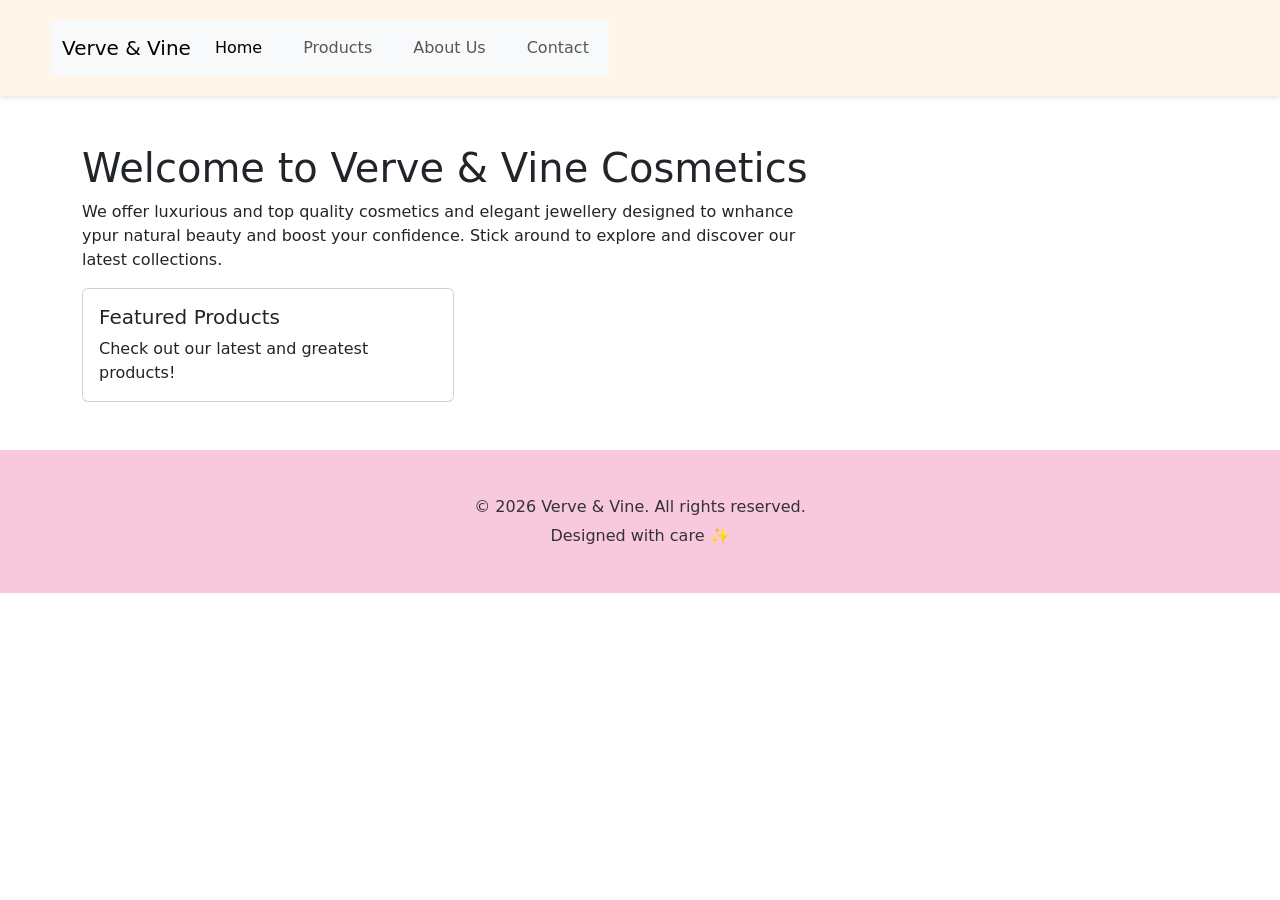
==== index.html @ ebf38e44 "Added Bootstrap framework for styling and layout" ====
<!DOCTYPE html>
<html lang="en">
<head>
    <meta charset="UTF-8">
    <meta name="viewport" content="width=device-width, initial-scale=1.0">
    <title>Verve & Vine Cosmetics</title>
    <link rel="stylesheet" href="verve.css">
    <!-- Bootstrap CSS -->
    <link href="https://cdn.jsdelivr.net/npm/bootstrap@5.3.0-alpha1/dist/css/bootstrap.min.css" rel="stylesheet">
</head>
<body>

   
    <header>
        <nav class="navbar navbar-expand-lg navbar-light bg-light">
            <div class="container">
                <a class="navbar-brand" href="#">Verve & Vine</a>
                <button class="navbar-toggler" type="button" data-bs-toggle="collapse" data-bs-target="#navbarNav" aria-controls="navbarNav" aria-expanded="false" aria-label="Toggle navigation">
                    <span class="navbar-toggler-icon"></span>
                </button>
                <div class="collapse navbar-collapse" id="navbarNav">
                    <ul class="navbar-nav ms-auto">
                        <li class="nav-item">
                            <a class="nav-link active" href="index.html">Home</a>
                        </li>
                        <li class="nav-item">
                            <a class="nav-link" href="products.html">Products</a>
                        </li>
                        <li class="nav-item">
                            <a class="nav-link" href="about.html">About Us</a>
                        </li>
                        <li class="nav-item">
                            <a class="nav-link" href="contact.html">Contact</a>
                        </li>
                    </ul>
                </div>
            </div>
         </nav>

                </header>
    
    <main class="container my-5">
        <div class="row">
            <div class="col-md-8">
                <h1>Welcome to Verve & Vine Cosmetics</h1>
                <p>We offer luxurious and top quality cosmetics and elegant jewellery designed to wnhance ypur natural beauty and boost your confidence. Stick around to explore and discover our latest collections.</p>
            </div>
       </div>
            <div class="col-md-4">
                <div class="card">
                    <div class="card-body">
                        <h5 class="card-title">Featured Products</h5>
                        <p class="card-text">Check out our latest and greatest products!</p>
                    </div>
                </div>
            </div>
        </div>
    </main>


    <!-- footer -->
    <footer>
        <div class="footer-content">
            <p>© 2026 Verve & Vine. All rights reserved.</p>
           <p class="footer-note">Designed with care ✨</p>
        </div>
    </footer>

<!-- Bootstrap JS and dependencies -->
 <script src="https://cdn.jsdelivr.net/npm/@popperjs/core@2.11.6/dist/umd/popper.min.js"></script>
<script src="https://cdn.jsdelivr.net/npm/bootstrap@5.3.0-alpha1/dist/js/bootstrap.bundle.min.js"></script>

</body>
</html>
---- verve.css ----
body {
    margin: 0;
    padding: 0;
    font-family: 'Arial', sans-serif;
    background-color: #FFF5E9; 
    color: #333333; 
}

a {
    text-decoration: none;
    color: #C9A227;
} 

h1, h2, h3 {
    margin: 0;
}

/* Navigation Bar */
header {
    display: flex;
    justify-content: space-between;
    align-items: center;
    padding: 20px 50px;
    background-color: #FFF5E9; 
    box-shadow: 0 2px 5px rgba(0,0,0,0.1);
}

header h1 {
    font-family: 'Lucida Sans', 'Lucida Sans Regular', 'Lucida Grande', 'Lucida Sans Unicode', Geneva, Verdana, sans-serif;
    font-size: 34px;
    color: #e3c870; 
}

nav ul {
    list-style: none;
    display: flex;
    gap: 25px;
}

nav ul li a:hover {
    color: #F48CA7;
    text-decoration: none;
}

/* Hero Section */
.hero {
    height: 380px;
    background-image: url("c:\\Users\\natti\\Downloads\\a-beautiful-composition-with-an-elegant-perfume-bottle-pink-roses-a-gold-necklace-and-a-satin-ribbon-delicate-satin-beige-background-photo.jpg"); 
    background-size: cover;
    background-position: center;
    display: flex;
    flex-direction: column;
    justify-content: center;
    align-items: center;
    text-align: center;
    color: white;
}

.hero h1 {
    font-size: 48px;
    margin-bottom: 10px;
}

.hero p {
    font-size: 22px;
    margin-bottom: 20px;
}

.hero button {
    background-color: #F48CA7; 
    color: white;
    border: none;
    padding: 12px 30px;
    font-size: 18px;
    border-radius: 5px;
    transition: background-color 0.3s ease;
}

.hero button:hover {
    background-color: #C9A227; 
}

/* Introduction Section */
.intro {
    text-align: center;
    padding: 60px 20px;
}

.intro h2 {
    color: #C9A227; 
    font-size: 36px;
    margin-bottom: 20px;
}

.intro p {
    font-size: 18px;
    line-height: 1.6;
    color: #555555;
}

/* Featured Products */
.featured-products {
    padding: 60px 20px;
    text-align: center;
    background-color: #fff7f0;
}    

.products-grid {
    display: flex;
    justify-content: center;
    gap: 40px;
    flex-wrap: wrap;
    margin-top: 30px;

}

.product img {
    width: 200px;
    border-radius: 8px;
    text-align: center;
}

.product p {
    font-weight: bold;
    color: #C9A227;
}


.product:hover {
    transform: translateY(-5px);
}

/*Why choose us section */
.benefits {
    text-align: center;
    padding: 60px 20px;
    background-color: #FFF5E9; 
}

.benefits h2 {
    color: #C9A227; 
    font-size: 36px;
    margin-bottom: 20px;
}

.benefits ul {
    list-style: none;
    padding: 0;
}

.benefits li {
    font-size: 18px;
    margin: 10px 0;
    color: #555555;
}

/* Call to Action Section */
.cta {
    text-align: center;
    padding: 60px 20px;
}

.cta p {
    font-size: 20px;
    margin-bottom: 20px;
}

.cta button {
    background-color: #F48CA7; 
    color: white;
    border: none;
    padding: 12px 30px;
    font-size: 18px;
    border-radius: 5px;
    cursor: pointer;
}

.cta button:hover {
    background-color: #C9A227; 
}

/* Footer */
footer {
    background-color: #F8C8DC; 
    text-align: center;
    padding: 40px 20px;
    color: #333333;
}

footer h2 {
    color: #C9A227; 
    margin-bottom: 10px;
}

footer p {
    margin: 5px 0;
}
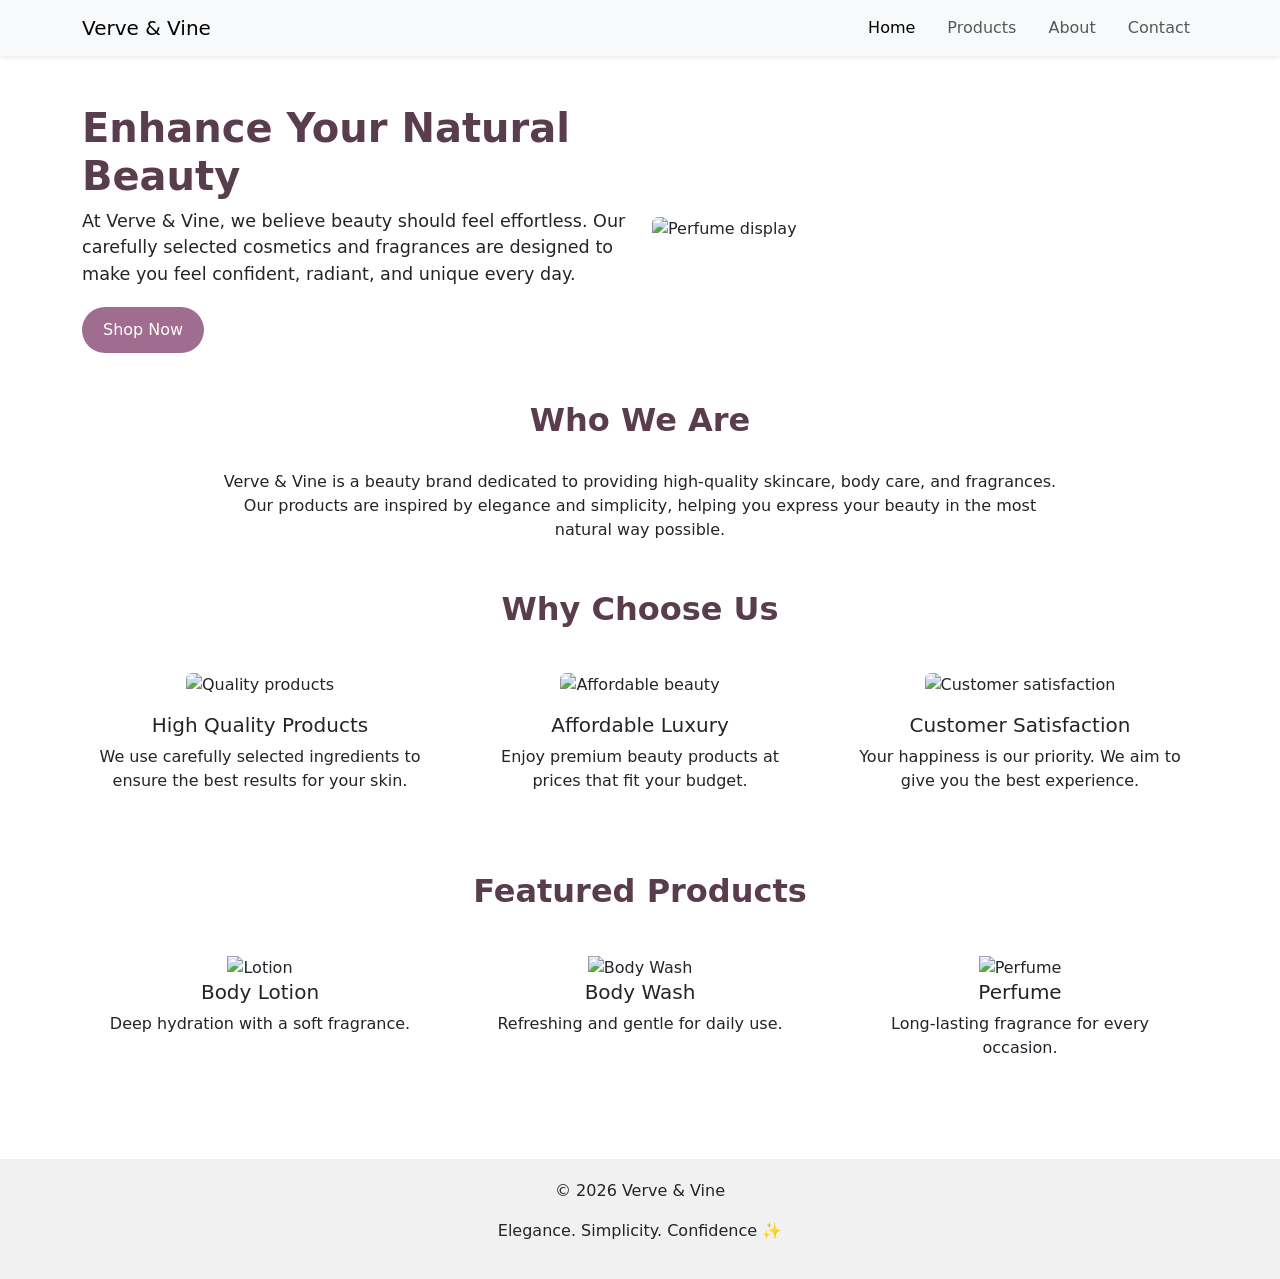
==== commit dd122fc9: "Updated HTML pages content" ====
--- a/index.html
+++ b/index.html
@@ -3,72 +3,152 @@
 <head>
     <meta charset="UTF-8">
     <meta name="viewport" content="width=device-width, initial-scale=1.0">
-    <title>Verve & Vine Cosmetics</title>
+    <title>Verve & Vine</title>
+
+    <!-- Bootstrap -->
+    <link href="https://cdn.jsdelivr.net/npm/bootstrap@5.3.0/dist/css/bootstrap.min.css" rel="stylesheet">
+
+    <!-- CSS -->
     <link rel="stylesheet" href="verve.css">
-    <!-- Bootstrap CSS -->
-    <link href="https://cdn.jsdelivr.net/npm/bootstrap@5.3.0-alpha1/dist/css/bootstrap.min.css" rel="stylesheet">
 </head>
+
 <body>
 
-   
-    <header>
-        <nav class="navbar navbar-expand-lg navbar-light bg-light">
-            <div class="container">
-                <a class="navbar-brand" href="#">Verve & Vine</a>
-                <button class="navbar-toggler" type="button" data-bs-toggle="collapse" data-bs-target="#navbarNav" aria-controls="navbarNav" aria-expanded="false" aria-label="Toggle navigation">
-                    <span class="navbar-toggler-icon"></span>
-                </button>
-                <div class="collapse navbar-collapse" id="navbarNav">
-                    <ul class="navbar-nav ms-auto">
-                        <li class="nav-item">
-                            <a class="nav-link active" href="index.html">Home</a>
-                        </li>
-                        <li class="nav-item">
-                            <a class="nav-link" href="products.html">Products</a>
-                        </li>
-                        <li class="nav-item">
-                            <a class="nav-link" href="about.html">About Us</a>
-                        </li>
-                        <li class="nav-item">
-                            <a class="nav-link" href="contact.html">Contact</a>
-                        </li>
-                    </ul>
-                </div>
-            </div>
-         </nav>
+<!-- NAVBAR -->
+<nav class="navbar navbar-expand-lg navbar-light bg-light shadow-sm">
+    <div class="container">
+        <a class="navbar-brand" href="#">Verve & Vine</a>
 
-                </header>
-    
-    <main class="container my-5">
-        <div class="row">
-            <div class="col-md-8">
-                <h1>Welcome to Verve & Vine Cosmetics</h1>
-                <p>We offer luxurious and top quality cosmetics and elegant jewellery designed to wnhance ypur natural beauty and boost your confidence. Stick around to explore and discover our latest collections.</p>
-            </div>
-       </div>
-            <div class="col-md-4">
-                <div class="card">
-                    <div class="card-body">
-                        <h5 class="card-title">Featured Products</h5>
-                        <p class="card-text">Check out our latest and greatest products!</p>
-                    </div>
-                </div>
+        <ul class="navbar-nav ms-auto d-flex flex-row gap-3">
+            <li class="nav-item"><a class="nav-link active" href="index.html">Home</a></li>
+            <li class="nav-item"><a class="nav-link" href="products.html">Products</a></li>
+            <li class="nav-item"><a class="nav-link" href="about.html">About</a></li>
+            <li class="nav-item"><a class="nav-link" href="contact.html">Contact</a></li>
+        </ul>
+    </div>
+</nav>
+
+<!-- HERO SECTION -->
+<div class="container my-5">
+    <div class="row align-items-center">
+
+        <div class="col-md-6">
+            <h1 class="hero-title">Enhance Your Natural Beauty</h1>
+            <p class="hero-text">
+                At Verve & Vine, we believe beauty should feel effortless. 
+                Our carefully selected cosmetics and fragrances are designed 
+                to make you feel confident, radiant, and unique every day.
+            </p>
+            <a href="products.html" class="btn btn-main">Shop Now</a>
+        </div>
+
+        <div class="col-md-6">
+            <img src="https://images.unsplash.com/photo-1596464716127-f2a82984de30"
+                 class="img-fluid rounded"
+                 alt="Perfume display">
+        </div>
+
+    </div>
+</div>
+
+<!-- ABOUT / DESCRIPTION -->
+<div class="container my-5 text-center">
+    <h2 class="section-title">Who We Are</h2>
+    <p class="w-75 mx-auto">
+        Verve & Vine is a beauty brand dedicated to providing high-quality skincare, 
+        body care, and fragrances. Our products are inspired by elegance and simplicity, 
+        helping you express your beauty in the most natural way possible.
+    </p>
+</div>
+
+<!-- WHY CHOOSE US -->
+<div class="container my-5">
+    <h2 class="section-title text-center">Why Choose Us</h2>
+
+    <div class="row text-center">
+
+        <div class="col-md-4">
+            <div class="info-box">
+                <img src="https://images.unsplash.com/photo-1600185365483-26d7a4cc7519"
+                     class="img-fluid rounded mb-3"
+                     alt="Quality products">
+
+                <h5>High Quality Products</h5>
+                <p>We use carefully selected ingredients to ensure the best results for your skin.</p>
             </div>
         </div>
-    </main>
 
+        <div class="col-md-4">
+            <div class="info-box">
+                <img src="https://images.unsplash.com/photo-1585386959984-a41552231658"
+                     class="img-fluid rounded mb-3"
+                     alt="Affordable beauty">
 
-    <!-- footer -->
-    <footer>
-        <div class="footer-content">
-            <p>© 2026 Verve & Vine. All rights reserved.</p>
-           <p class="footer-note">Designed with care ✨</p>
+                <h5>Affordable Luxury</h5>
+                <p>Enjoy premium beauty products at prices that fit your budget.</p>
+            </div>
         </div>
-    </footer>
 
-<!-- Bootstrap JS and dependencies -->
- <script src="https://cdn.jsdelivr.net/npm/@popperjs/core@2.11.6/dist/umd/popper.min.js"></script>
-<script src="https://cdn.jsdelivr.net/npm/bootstrap@5.3.0-alpha1/dist/js/bootstrap.bundle.min.js"></script>
+        <div class="col-md-4">
+            <div class="info-box">
+                <img src="https://images.unsplash.com/photo-1611930022073-b7a4ba5fcccd"
+                     class="img-fluid rounded mb-3"
+                     alt="Customer satisfaction">
+
+                <h5>Customer Satisfaction</h5>
+                <p>Your happiness is our priority. We aim to give you the best experience.</p>
+            </div>
+        </div>
+
+    </div>
+</div>
+
+<!-- FEATURED PRODUCTS -->
+<div class="container my-5">
+
+    <h2 class="section-title text-center">Featured Products</h2>
+
+    <div class="row">
+
+        <div class="col-md-4">
+            <div class="product-card">
+                <img src="https://images.unsplash.com/photo-1600185365483-26d7a4cc7519"
+                     class="img-fluid"
+                     alt="Lotion">
+                <h5>Body Lotion</h5>
+                <p>Deep hydration with a soft fragrance.</p>
+            </div>
+        </div>
+
+        <div class="col-md-4">
+            <div class="product-card">
+                <img src="https://images.unsplash.com/photo-1585386959984-a41552231658"
+                     class="img-fluid"
+                     alt="Body Wash">
+                <h5>Body Wash</h5>
+                <p>Refreshing and gentle for daily use.</p>
+            </div>
+        </div>
+
+        <div class="col-md-4">
+            <div class="product-card">
+                <img src="https://images.unsplash.com/photo-1611930022073-b7a4ba5fcccd"
+                     class="img-fluid"
+                     alt="Perfume">
+                <h5>Perfume</h5>
+                <p>Long-lasting fragrance for every occasion.</p>
+            </div>
+        </div>
+
+    </div>
+
+</div>
+
+<!-- FOOTER -->
+<footer>
+    <p>© 2026 Verve & Vine</p>
+    <p class="footer-note">Elegance. Simplicity. Confidence ✨</p>
+</footer>
 
 </body>
 </html>
--- a/verve.css
+++ b/verve.css
@@ -1,198 +1,47 @@
-
-body {
-    margin: 0;
-    padding: 0;
-    font-family: 'Arial', sans-serif;
-    background-color: #FFF5E9; 
-    color: #333333; 
+.hero-title {
+    font-size: 2.5rem;
+    font-weight: bold;
+    color: #5a3d4d;
 }
 
-a {
-    text-decoration: none;
-    color: #C9A227;
-} 
-
-h1, h2, h3 {
-    margin: 0;
-}
-
-/* Navigation Bar */
-header {
-    display: flex;
-    justify-content: space-between;
-    align-items: center;
-    padding: 20px 50px;
-    background-color: #FFF5E9; 
-    box-shadow: 0 2px 5px rgba(0,0,0,0.1);
-}
-
-header h1 {
-    font-family: 'Lucida Sans', 'Lucida Sans Regular', 'Lucida Grande', 'Lucida Sans Unicode', Geneva, Verdana, sans-serif;
-    font-size: 34px;
-    color: #e3c870; 
-}
-
-nav ul {
-    list-style: none;
-    display: flex;
-    gap: 25px;
-}
-
-nav ul li a:hover {
-    color: #F48CA7;
-    text-decoration: none;
-}
-
-/* Hero Section */
-.hero {
-    height: 380px;
-    background-image: url("c:\\Users\\natti\\Downloads\\a-beautiful-composition-with-an-elegant-perfume-bottle-pink-roses-a-gold-necklace-and-a-satin-ribbon-delicate-satin-beige-background-photo.jpg"); 
-    background-size: cover;
-    background-position: center;
-    display: flex;
-    flex-direction: column;
-    justify-content: center;
-    align-items: center;
-    text-align: center;
-    color: white;
-}
-
-.hero h1 {
-    font-size: 48px;
-    margin-bottom: 10px;
-}
-
-.hero p {
-    font-size: 22px;
+.hero-text {
+    font-size: 1.1rem;
     margin-bottom: 20px;
 }
 
-.hero button {
-    background-color: #F48CA7; 
-    color: white;
-    border: none;
-    padding: 12px 30px;
-    font-size: 18px;
-    border-radius: 5px;
-    transition: background-color 0.3s ease;
+.section-title {
+    margin-bottom: 30px;
+    font-weight: bold;
+    color: #5a3d4d;
 }
 
-.hero button:hover {
-    background-color: #C9A227; 
+.btn-main {
+    background-color: #a06c8f;
+    color: white;
+    border-radius: 25px;
+    padding: 10px 20px;
 }
 
-/* Introduction Section */
-.intro {
-    text-align: center;
-    padding: 60px 20px;
+.btn-main:hover {
+    background-color: #7a4e6d;
 }
 
-.intro h2 {
-    color: #C9A227; 
-    font-size: 36px;
+.product-card {
+    text-align: center;
+    padding: 15px;
+    background: white;
+    border-radius: 10px;
     margin-bottom: 20px;
 }
 
-.intro p {
-    font-size: 18px;
-    line-height: 1.6;
-    color: #555555;
+.info-box {
+    padding: 15px;
 }
 
-/* Featured Products */
-.featured-products {
-    padding: 60px 20px;
+footer {
     text-align: center;
-    background-color: #fff7f0;
-}    
-
-.products-grid {
-    display: flex;
-    justify-content: center;
-    gap: 40px;
-    flex-wrap: wrap;
-    margin-top: 30px;
-
+    padding: 20px;
+    background: #f1f1f1;
+    margin-top: 40px;
 }
 
-.product img {
-    width: 200px;
-    border-radius: 8px;
-    text-align: center;
-}
-
-.product p {
-    font-weight: bold;
-    color: #C9A227;
-}
-
-
-.product:hover {
-    transform: translateY(-5px);
-}
-
-/*Why choose us section */
-.benefits {
-    text-align: center;
-    padding: 60px 20px;
-    background-color: #FFF5E9; 
-}
-
-.benefits h2 {
-    color: #C9A227; 
-    font-size: 36px;
-    margin-bottom: 20px;
-}
-
-.benefits ul {
-    list-style: none;
-    padding: 0;
-}
-
-.benefits li {
-    font-size: 18px;
-    margin: 10px 0;
-    color: #555555;
-}
-
-/* Call to Action Section */
-.cta {
-    text-align: center;
-    padding: 60px 20px;
-}
-
-.cta p {
-    font-size: 20px;
-    margin-bottom: 20px;
-}
-
-.cta button {
-    background-color: #F48CA7; 
-    color: white;
-    border: none;
-    padding: 12px 30px;
-    font-size: 18px;
-    border-radius: 5px;
-    cursor: pointer;
-}
-
-.cta button:hover {
-    background-color: #C9A227; 
-}
-
-/* Footer */
-footer {
-    background-color: #F8C8DC; 
-    text-align: center;
-    padding: 40px 20px;
-    color: #333333;
-}
-
-footer h2 {
-    color: #C9A227; 
-    margin-bottom: 10px;
-}
-
-footer p {
-    margin: 5px 0;
-}
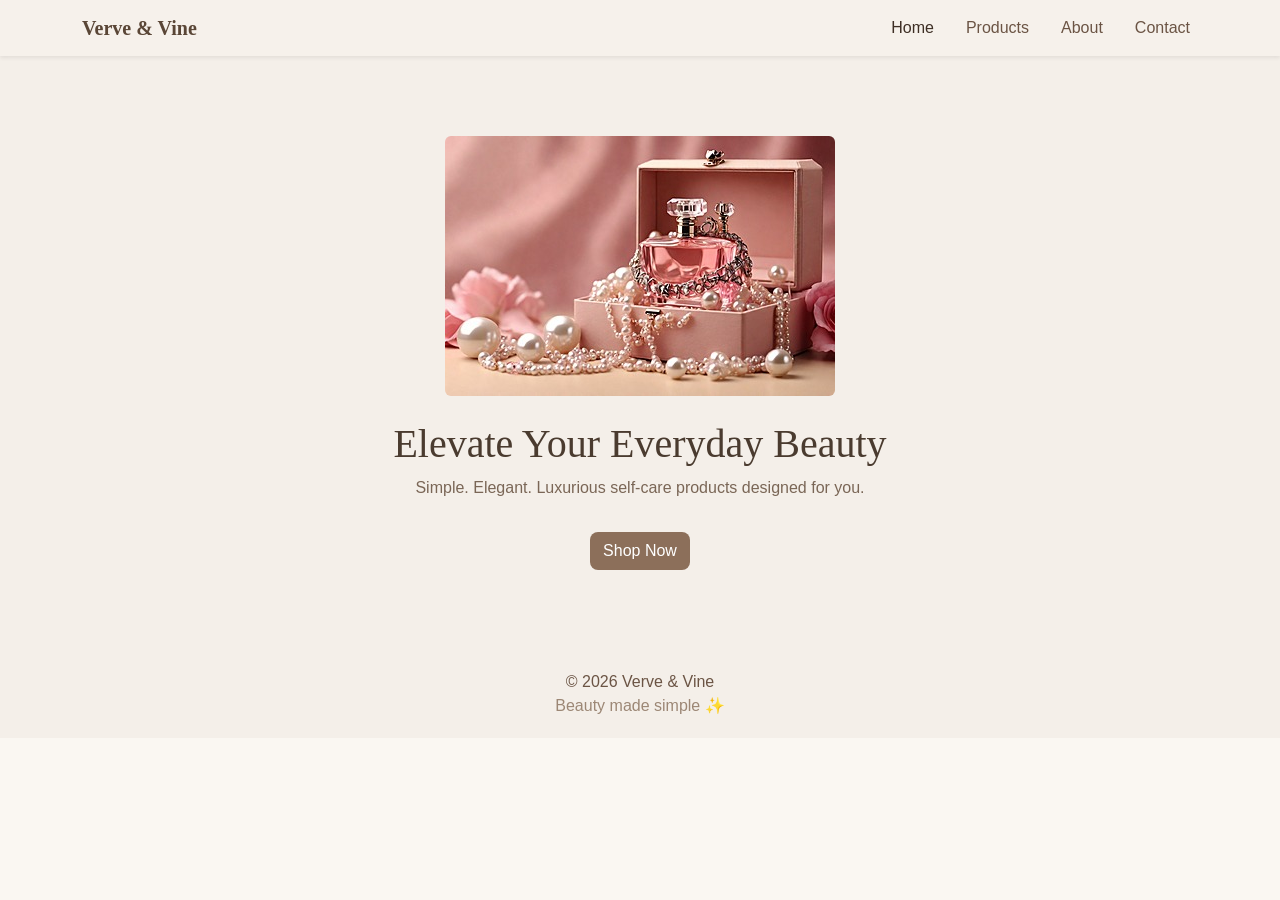
==== commit 143432e8: "New page and updated webpages" ====
--- a/index.html
+++ b/index.html
@@ -1,153 +1,112 @@
 <!DOCTYPE html>
 <html lang="en">
 <head>
-    <meta charset="UTF-8">
-    <meta name="viewport" content="width=device-width, initial-scale=1.0">
-    <title>Verve & Vine</title>
+<meta charset="UTF-8">
+<meta name="viewport" content="width=device-width, initial-scale=1.0">
+<title>Verve & Vine</title>
 
-    <!-- Bootstrap -->
-    <link href="https://cdn.jsdelivr.net/npm/bootstrap@5.3.0/dist/css/bootstrap.min.css" rel="stylesheet">
+<!-- Bootstrap -->
+<link href="https://cdn.jsdelivr.net/npm/bootstrap@5.3.0/dist/css/bootstrap.min.css" rel="stylesheet">
 
-    <!-- CSS -->
-    <link rel="stylesheet" href="verve.css">
+<!-- CSS -->
+<link rel="stylesheet" href="verve.css">
+
+<style>
+    body { background-color: #faf7f2; color: #3e2f25; }
+
+    .navbar { background-color: #f6f1eb !important; }
+    .navbar-brand { color: #5a4636 !important; font-weight: 600; }
+    .nav-link { color: #6b5444 !important; }
+    .nav-link.active { color: #3e2f25 !important; }
+
+    /* HERO */
+    .hero {
+        background-color: #f4efe9;
+        padding: 80px 20px;
+        text-align: center;
+    }
+
+    .hero h1 { color: #4a3b2f; font-size: 2.5rem; }
+    .hero p { color: #7a6656; }
+
+    .btn-main {
+        background-color: #8c6f5a;
+        color: white;
+        border-radius: 8px;
+    }
+
+    .btn-main:hover { background-color: #6f5645; }
+
+    /* SECTIONS */
+    .section {
+        padding: 60px 20px;
+    }
+
+    .section-title { color: #4a3b2f; margin-bottom: 20px; }
+    .section-text { color: #6b5444; }
+
+    /* PRODUCT CARDS */
+    .product-card {
+        background-color: #ffffff;
+        border-radius: 12px;
+        padding: 15px;
+        box-shadow: 0 4px 12px rgba(0,0,0,0.05);
+        text-align: center;
+        transition: transform 0.3s ease, box-shadow 0.3s ease;
+    }
+
+    .product-card:hover {
+        transform: translateY(-8px) scale(1.02);
+        box-shadow: 0 10px 25px rgba(0,0,0,0.08);
+    }
+
+    .product-card img {
+        transition: transform 0.3s ease;
+    }
+
+    .product-card:hover img {
+        transform: scale(1.05);
+    }
+
+    footer {
+        background-color: #f4efe9;
+        padding: 20px;
+        color: #6b5444;
+    }
+
+    .footer-note { color: #9c8775; }
+</style>
 </head>
 
 <body>
 
 <!-- NAVBAR -->
-<nav class="navbar navbar-expand-lg navbar-light bg-light shadow-sm">
-    <div class="container">
-        <a class="navbar-brand" href="#">Verve & Vine</a>
+<nav class="navbar navbar-expand-lg shadow-sm">
+  <div class="container">
+  <a class="navbar-brand" href="index.html">Verve & Vine</a>
 
-        <ul class="navbar-nav ms-auto d-flex flex-row gap-3">
-            <li class="nav-item"><a class="nav-link active" href="index.html">Home</a></li>
-            <li class="nav-item"><a class="nav-link" href="products.html">Products</a></li>
-            <li class="nav-item"><a class="nav-link" href="about.html">About</a></li>
-            <li class="nav-item"><a class="nav-link" href="contact.html">Contact</a></li>
-        </ul>
-    </div>
+<ul class="navbar-nav ms-auto d-flex flex-row gap-3">
+    <li class="nav-item"><a class="nav-link active" href="index.html">Home</a></li>
+    <li class="nav-item"><a class="nav-link" href="products.html">Products</a></li>
+    <li class="nav-item"><a class="nav-link" href="about.html">About</a></li>
+    <li class="nav-item"><a class="nav-link" href="contact.html">Contact</a></li>
+</ul>
+</div>
 </nav>
 
-<!-- HERO SECTION -->
-<div class="container my-5">
-    <div class="row align-items-center">
-
-        <div class="col-md-6">
-            <h1 class="hero-title">Enhance Your Natural Beauty</h1>
-            <p class="hero-text">
-                At Verve & Vine, we believe beauty should feel effortless. 
-                Our carefully selected cosmetics and fragrances are designed 
-                to make you feel confident, radiant, and unique every day.
-            </p>
-            <a href="products.html" class="btn btn-main">Shop Now</a>
-        </div>
-
-        <div class="col-md-6">
-            <img src="https://images.unsplash.com/photo-1596464716127-f2a82984de30"
-                 class="img-fluid rounded"
-                 alt="Perfume display">
-        </div>
-
-    </div>
+<!-- HERO SECTION-->
+<div class="hero">
+    <img src="WMD Images/pngtree-perfume-bottle-and-vintage-fragrance-on-glamour-vanity-table-at-night-image_15726699.jpg" class="img-fluid rounded mb-4" alt="Hero Image">
+    <h1>Elevate Your Everyday Beauty</h1>
+    <p>Simple. Elegant. Luxurious self-care products designed for you.</p>
+    <a href="products.html" class="btn btn-main mt-3">Shop Now</a>
 </div>
 
-<!-- ABOUT / DESCRIPTION -->
-<div class="container my-5 text-center">
-    <h2 class="section-title">Who We Are</h2>
-    <p class="w-75 mx-auto">
-        Verve & Vine is a beauty brand dedicated to providing high-quality skincare, 
-        body care, and fragrances. Our products are inspired by elegance and simplicity, 
-        helping you express your beauty in the most natural way possible.
-    </p>
-</div>
-
-<!-- WHY CHOOSE US -->
-<div class="container my-5">
-    <h2 class="section-title text-center">Why Choose Us</h2>
-
-    <div class="row text-center">
-
-        <div class="col-md-4">
-            <div class="info-box">
-                <img src="https://images.unsplash.com/photo-1600185365483-26d7a4cc7519"
-                     class="img-fluid rounded mb-3"
-                     alt="Quality products">
-
-                <h5>High Quality Products</h5>
-                <p>We use carefully selected ingredients to ensure the best results for your skin.</p>
-            </div>
-        </div>
-
-        <div class="col-md-4">
-            <div class="info-box">
-                <img src="https://images.unsplash.com/photo-1585386959984-a41552231658"
-                     class="img-fluid rounded mb-3"
-                     alt="Affordable beauty">
-
-                <h5>Affordable Luxury</h5>
-                <p>Enjoy premium beauty products at prices that fit your budget.</p>
-            </div>
-        </div>
-
-        <div class="col-md-4">
-            <div class="info-box">
-                <img src="https://images.unsplash.com/photo-1611930022073-b7a4ba5fcccd"
-                     class="img-fluid rounded mb-3"
-                     alt="Customer satisfaction">
-
-                <h5>Customer Satisfaction</h5>
-                <p>Your happiness is our priority. We aim to give you the best experience.</p>
-            </div>
-        </div>
-
-    </div>
-</div>
-
-<!-- FEATURED PRODUCTS -->
-<div class="container my-5">
-
-    <h2 class="section-title text-center">Featured Products</h2>
-
-    <div class="row">
-
-        <div class="col-md-4">
-            <div class="product-card">
-                <img src="https://images.unsplash.com/photo-1600185365483-26d7a4cc7519"
-                     class="img-fluid"
-                     alt="Lotion">
-                <h5>Body Lotion</h5>
-                <p>Deep hydration with a soft fragrance.</p>
-            </div>
-        </div>
-
-        <div class="col-md-4">
-            <div class="product-card">
-                <img src="https://images.unsplash.com/photo-1585386959984-a41552231658"
-                     class="img-fluid"
-                     alt="Body Wash">
-                <h5>Body Wash</h5>
-                <p>Refreshing and gentle for daily use.</p>
-            </div>
-        </div>
-
-        <div class="col-md-4">
-            <div class="product-card">
-                <img src="https://images.unsplash.com/photo-1611930022073-b7a4ba5fcccd"
-                     class="img-fluid"
-                     alt="Perfume">
-                <h5>Perfume</h5>
-                <p>Long-lasting fragrance for every occasion.</p>
-            </div>
-        </div>
-
-    </div>
-
-</div>
 
 <!-- FOOTER -->
 <footer>
-    <p>© 2026 Verve & Vine</p>
-    <p class="footer-note">Elegance. Simplicity. Confidence ✨</p>
+<p class="text-center">© 2026 Verve & Vine</p>
+<p class="text-center footer-note">Beauty made simple ✨</p>
 </footer>
 
 </body>
--- a/verve.css
+++ b/verve.css
@@ -1,47 +1,130 @@
-.hero-title {
-    font-size: 2.5rem;
-    font-weight: bold;
-    color: #5a3d4d;
+
+
+/* Fonts */
+body {
+    font-family: 'Raleway', sans-serif;
+    color: #4b3f36; 
+    background-color: #fdf8f3; 
 }
 
-.hero-text {
-    font-size: 1.1rem;
+h1, h2, h3 {
+    font-family: 'Playfair Display', serif;
+    color: #3a2c25; 
+}
+
+.navbar-brand {
+    font-family: 'Playfair Display', serif;
+    font-weight: 700;
+    color: #3a2c25 !important;
+}
+
+/* Navbar */
+.navbar {
+    background-color: #fff6f0 !important; 
+}
+
+.nav-link {
+    color: #5b4636 !important;
+}
+
+.nav-link.active {
+    color: #a87c5f !important; 
+}
+
+/* Hero Section */
+.hero-section {
+    background: url('../images/hero-bg.jpg') center/cover no-repeat;
+    color: #fff8f0;
+    height: 70vh;
+    display: flex;
+    align-items: center;
+}
+
+.hero-section h1 {
+    font-size: 3rem;
+    font-weight: 700;
+    text-shadow: 1px 1px 5px rgba(0,0,0,0.3);
+}
+
+.hero-section p {
+    font-size: 1.2rem;
     margin-bottom: 20px;
 }
 
-.section-title {
-    margin-bottom: 30px;
-    font-weight: bold;
-    color: #5a3d4d;
-}
-
+/* Buttons */
 .btn-main {
-    background-color: #a06c8f;
+    background-color: #b68e6c; 
     color: white;
-    border-radius: 25px;
-    padding: 10px 20px;
+    border-radius: 8px;
 }
 
 .btn-main:hover {
-    background-color: #7a4e6d;
+    background-color: #a67c57; 
 }
 
-.product-card {
-    text-align: center;
-    padding: 15px;
-    background: white;
-    border-radius: 10px;
-    margin-bottom: 20px;
+/* Sections */
+.section {
+    padding: 60px 0;
 }
 
-.info-box {
-    padding: 15px;
+/* Cards */
+.card {
+    border: none;
+    border-radius: 12px;
+    box-shadow: 0 4px 12px rgba(0,0,0,0.08);
+    transition: transform 0.3s;
 }
 
-footer {
-    text-align: center;
-    padding: 20px;
-    background: #f1f1f1;
-    margin-top: 40px;
+.card:hover {
+    transform: translateY(-5px);
 }
 
+.card-title {
+    font-weight: 600;
+    color: #4b3f36;
+}
+
+.card-text {
+    font-size: 0.95rem;
+    color: #5b4636;
+}
+
+/* Featured Products */
+.featured-products img {
+    border-radius: 12px;
+    width: 100%;
+    max-height: 250px;
+    object-fit: cover;
+}
+
+/* Tables */
+table th {
+    background-color: #f5ebe0; 
+    color: #4b3f36;
+}
+
+table td {
+    vertical-align: middle;
+    color: #5b4636;
+}
+
+.table-bordered {
+    border-color: #e6d8ca;
+}
+
+/* Footer */
+footer {
+    background-color: #3a2c25; 
+    color: #fdf8f3;
+    padding: 40px 0;
+}
+
+footer p, footer .footer-note {
+    margin: 0;
+}
+
+/* Misc */
+img {
+    border-radius: 8px;
+}
+
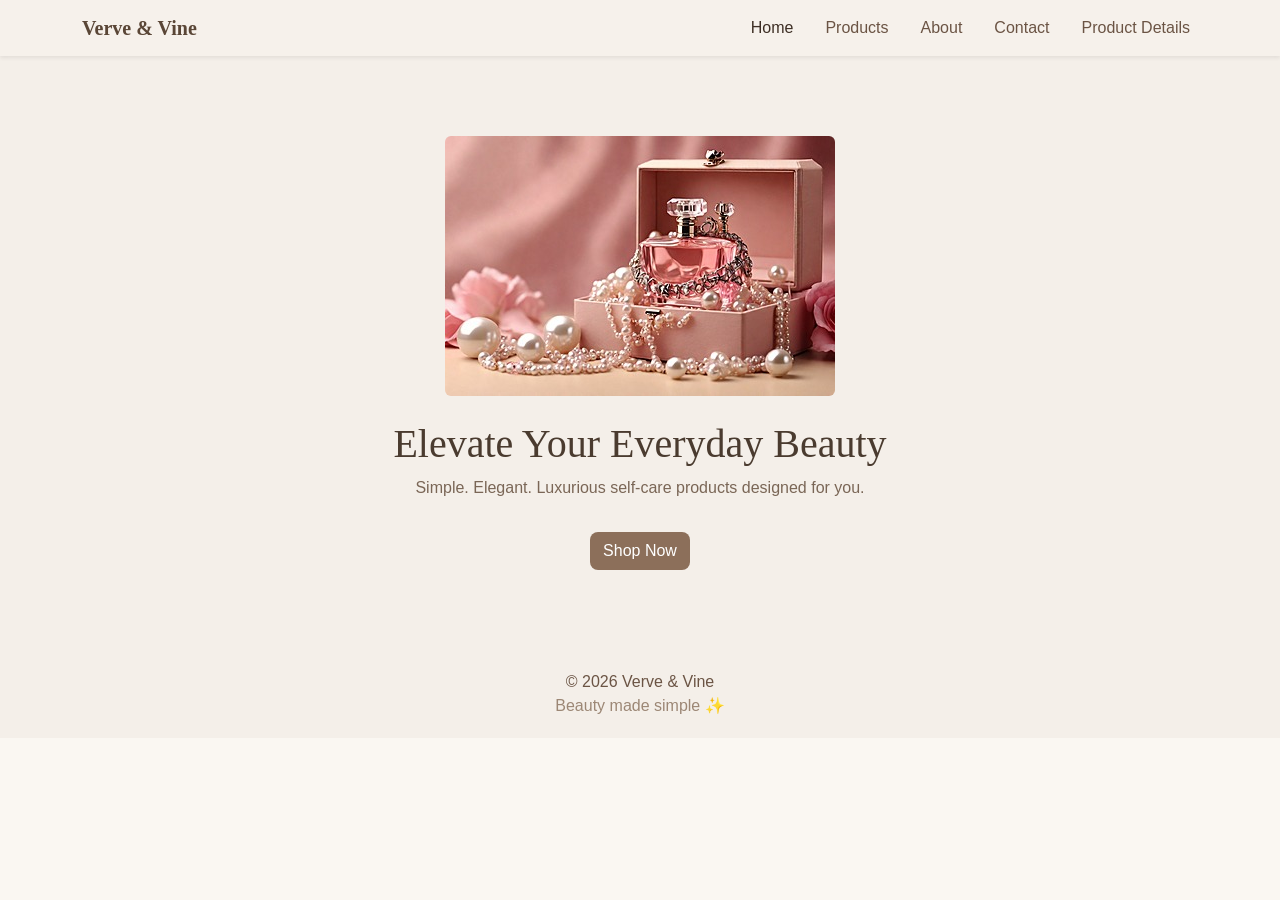
==== commit 6746abcf: "Updated pages" ====
--- a/index.html
+++ b/index.html
@@ -90,6 +90,7 @@
     <li class="nav-item"><a class="nav-link" href="products.html">Products</a></li>
     <li class="nav-item"><a class="nav-link" href="about.html">About</a></li>
     <li class="nav-item"><a class="nav-link" href="contact.html">Contact</a></li>
+    <li class="nav-item"><a class="nav-link" href="product-details.html">Product Details</a></li>
 </ul>
 </div>
 </nav>
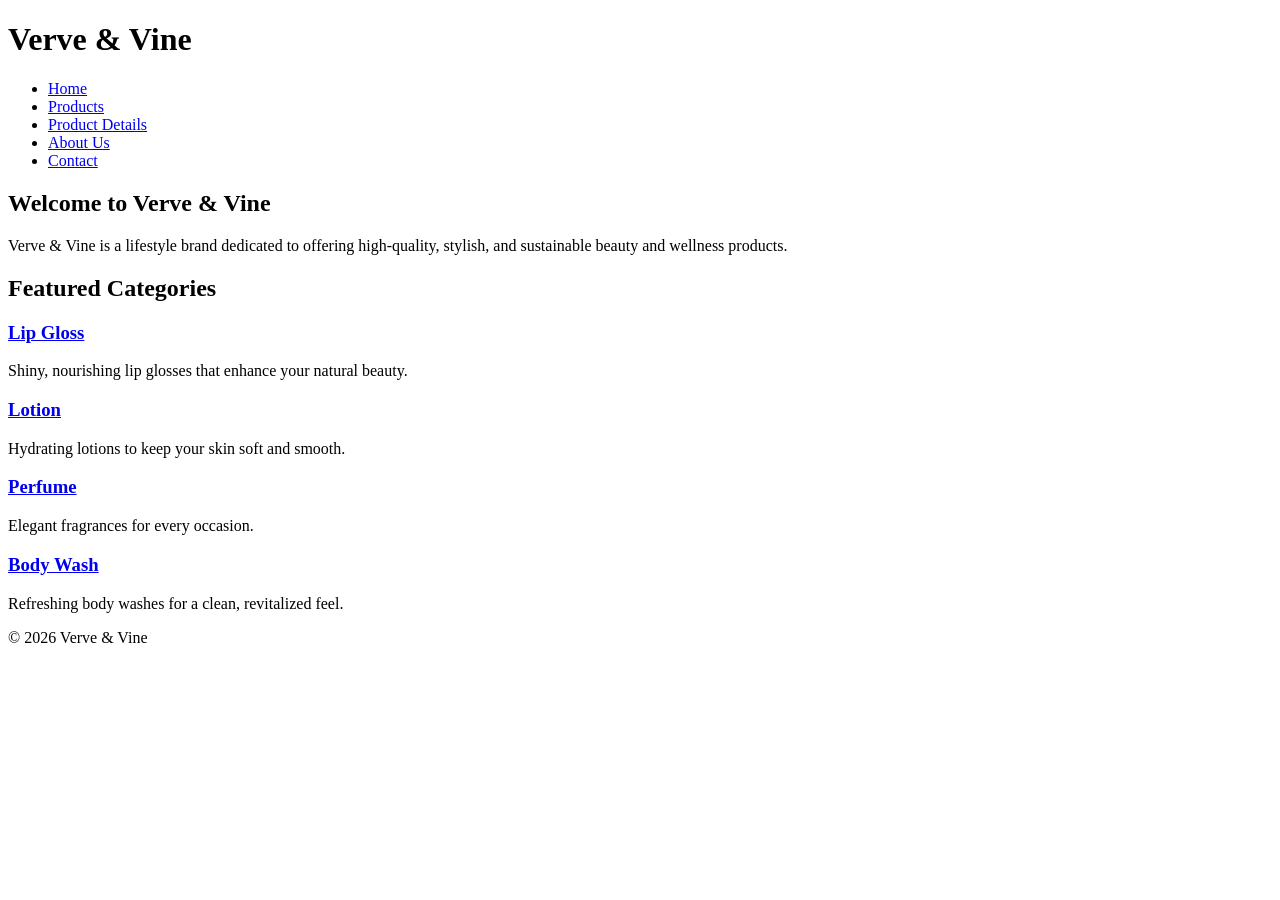
==== commit ef68911b: "Updated webpages" ====
--- a/index.html
+++ b/index.html
@@ -1,113 +1,64 @@
 <!DOCTYPE html>
 <html lang="en">
 <head>
-<meta charset="UTF-8">
-<meta name="viewport" content="width=device-width, initial-scale=1.0">
-<title>Verve & Vine</title>
-
-<!-- Bootstrap -->
-<link href="https://cdn.jsdelivr.net/npm/bootstrap@5.3.0/dist/css/bootstrap.min.css" rel="stylesheet">
-
-<!-- CSS -->
-<link rel="stylesheet" href="verve.css">
-
-<style>
-    body { background-color: #faf7f2; color: #3e2f25; }
-
-    .navbar { background-color: #f6f1eb !important; }
-    .navbar-brand { color: #5a4636 !important; font-weight: 600; }
-    .nav-link { color: #6b5444 !important; }
-    .nav-link.active { color: #3e2f25 !important; }
-
-    /* HERO */
-    .hero {
-        background-color: #f4efe9;
-        padding: 80px 20px;
-        text-align: center;
-    }
-
-    .hero h1 { color: #4a3b2f; font-size: 2.5rem; }
-    .hero p { color: #7a6656; }
-
-    .btn-main {
-        background-color: #8c6f5a;
-        color: white;
-        border-radius: 8px;
-    }
-
-    .btn-main:hover { background-color: #6f5645; }
-
-    /* SECTIONS */
-    .section {
-        padding: 60px 20px;
-    }
-
-    .section-title { color: #4a3b2f; margin-bottom: 20px; }
-    .section-text { color: #6b5444; }
-
-    /* PRODUCT CARDS */
-    .product-card {
-        background-color: #ffffff;
-        border-radius: 12px;
-        padding: 15px;
-        box-shadow: 0 4px 12px rgba(0,0,0,0.05);
-        text-align: center;
-        transition: transform 0.3s ease, box-shadow 0.3s ease;
-    }
-
-    .product-card:hover {
-        transform: translateY(-8px) scale(1.02);
-        box-shadow: 0 10px 25px rgba(0,0,0,0.08);
-    }
-
-    .product-card img {
-        transition: transform 0.3s ease;
-    }
-
-    .product-card:hover img {
-        transform: scale(1.05);
-    }
-
-    footer {
-        background-color: #f4efe9;
-        padding: 20px;
-        color: #6b5444;
-    }
-
-    .footer-note { color: #9c8775; }
-</style>
+    <meta charset="UTF-8">
+    <meta name="viewport" content="width=device-width, initial-scale=1.0">
+    <title>Verve & Vine | Home</title>
 </head>
-
 <body>
 
-<!-- NAVBAR -->
-<nav class="navbar navbar-expand-lg shadow-sm">
-  <div class="container">
-  <a class="navbar-brand" href="index.html">Verve & Vine</a>
+<header>
+    <h1>Verve & Vine</h1>
+    <nav>
+        <ul>
+            <li><a href="index.html">Home</a></li>
+            <li><a href="products.html">Products</a></li>
+            <li><a href="product-details.html">Product Details</a></li>
+            <li><a href="about.html">About Us</a></li>
+            <li><a href="contact.html">Contact</a></li>
+        </ul>
+    </nav>
+</header>
 
-<ul class="navbar-nav ms-auto d-flex flex-row gap-3">
-    <li class="nav-item"><a class="nav-link active" href="index.html">Home</a></li>
-    <li class="nav-item"><a class="nav-link" href="products.html">Products</a></li>
-    <li class="nav-item"><a class="nav-link" href="about.html">About</a></li>
-    <li class="nav-item"><a class="nav-link" href="contact.html">Contact</a></li>
-    <li class="nav-item"><a class="nav-link" href="product-details.html">Product Details</a></li>
-</ul>
-</div>
-</nav>
+<main>
 
-<!-- HERO SECTION-->
-<div class="hero">
-    <img src="WMD Images/pngtree-perfume-bottle-and-vintage-fragrance-on-glamour-vanity-table-at-night-image_15726699.jpg" class="img-fluid rounded mb-4" alt="Hero Image">
-    <h1>Elevate Your Everyday Beauty</h1>
-    <p>Simple. Elegant. Luxurious self-care products designed for you.</p>
-    <a href="products.html" class="btn btn-main mt-3">Shop Now</a>
-</div>
+<section>
+    <h2>Welcome to Verve & Vine</h2>
+    <p>
+        Verve & Vine is a lifestyle brand dedicated to offering high-quality,
+        stylish, and sustainable beauty and wellness products.
+    </p>
+</section>
 
+<section>
+    <h2>Featured Categories</h2>
 
-<!-- FOOTER -->
+    <article>
+        <h3><a href="products.html">Lip Gloss</a></h3>
+        <p>Shiny, nourishing lip glosses that enhance your natural beauty.</p>
+    </article>
+
+    <article>
+        <h3><a href="products.html">Lotion</a></h3>
+        <p>Hydrating lotions to keep your skin soft and smooth.</p>
+    </article>
+
+    <article>
+        <h3><a href="products.html">Perfume</a></h3>
+        <p>Elegant fragrances for every occasion.</p>
+    </article>
+
+    <article>
+        <h3><a href="products.html">Body Wash</a></h3>
+        <p>Refreshing body washes for a clean, revitalized feel.</p>
+    </article>
+
+</section>
+
+</main>
+
 <footer>
-<p class="text-center">© 2026 Verve & Vine</p>
-<p class="text-center footer-note">Beauty made simple ✨</p>
+    <p>&copy; 2026 Verve & Vine</p>
 </footer>
 
 </body>
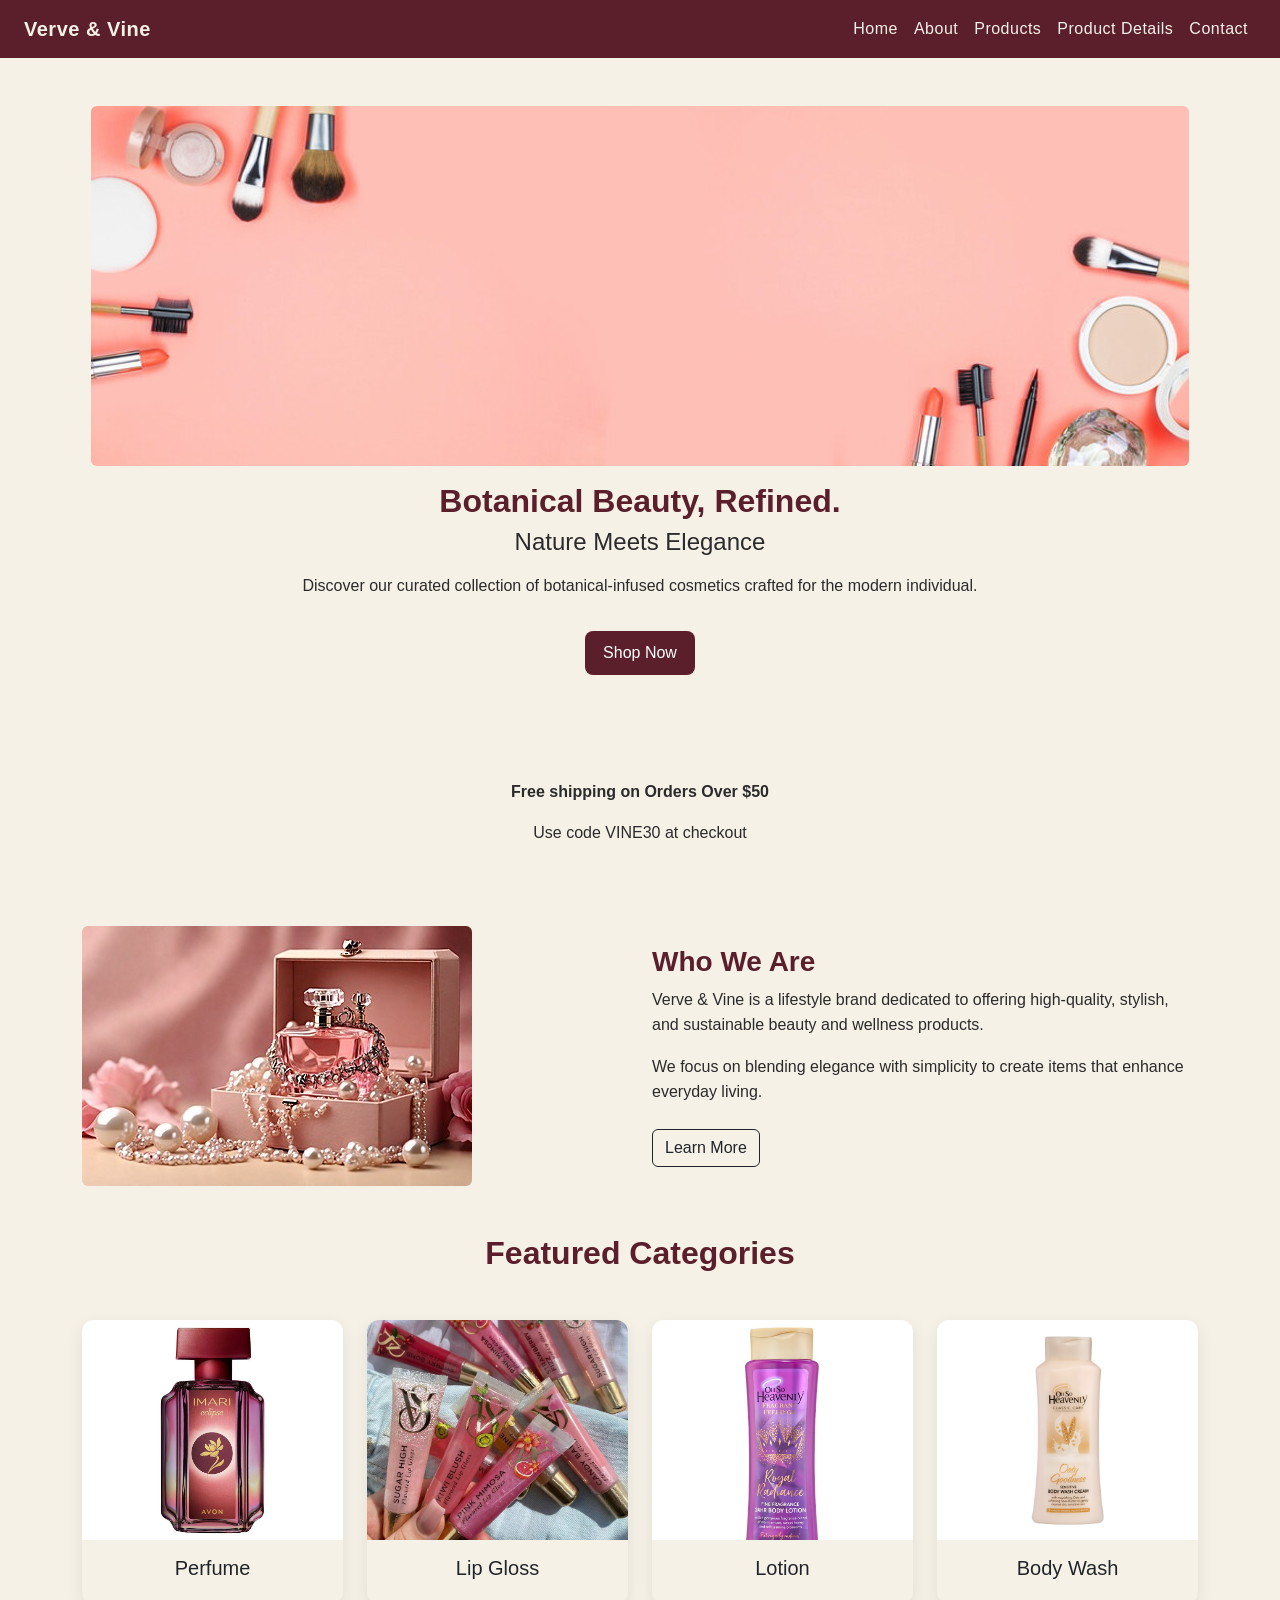
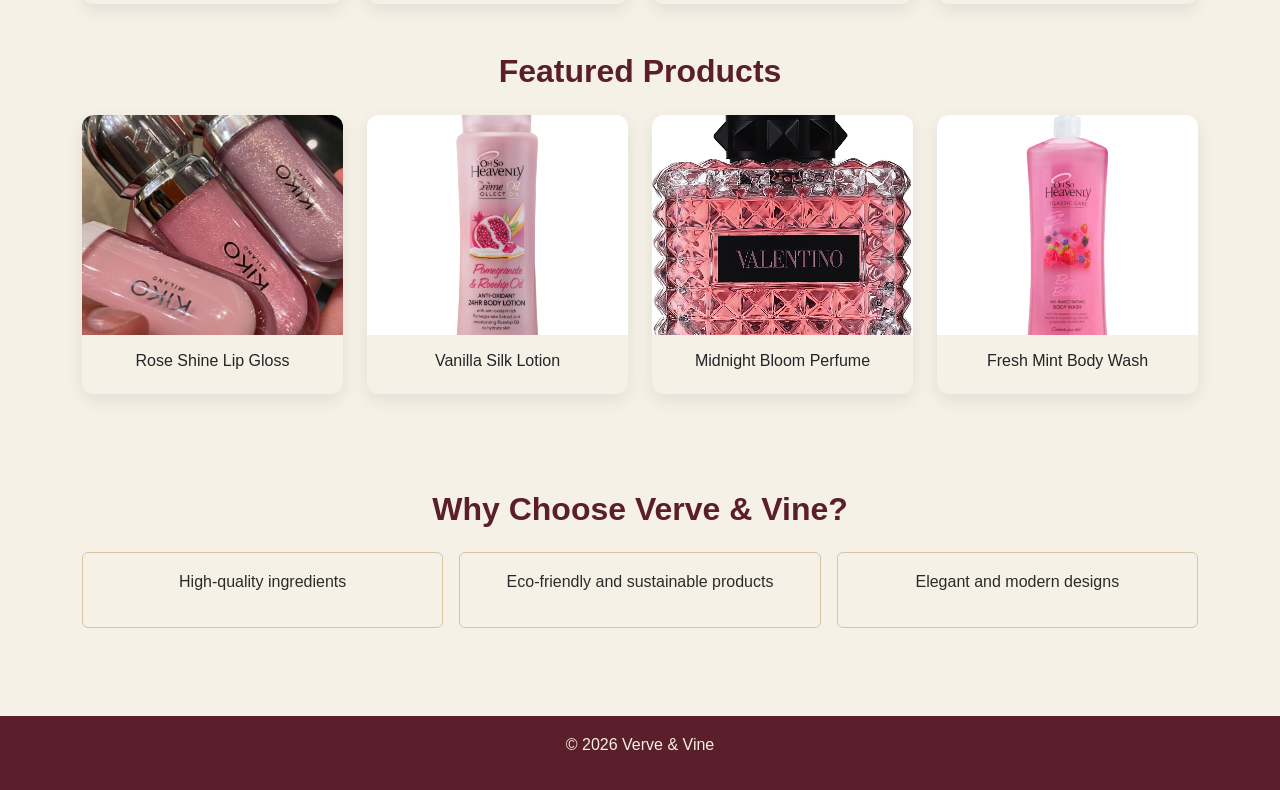
==== commit 1e8da9d5: "Changes added to all html pages" ====
--- a/index.html
+++ b/index.html
@@ -1,65 +1,217 @@
 <!DOCTYPE html>
 <html lang="en">
 <head>
-    <meta charset="UTF-8">
-    <meta name="viewport" content="width=device-width, initial-scale=1.0">
-    <title>Verve & Vine | Home</title>
+<meta charset="UTF-8">
+<meta name="viewport" content="width=device-width, initial-scale=1.0">
+<title>Verve & Vine | Home</title>
+
+<!-- BOOTSTRAP -->
+<link href="https://cdn.jsdelivr.net/npm/bootstrap@5.3.0/dist/css/bootstrap.min.css" rel="stylesheet">
+
+<!-- CSS -->
+<link rel="stylesheet" href="verve.css">
 </head>
+
 <body>
 
-<header>
-    <h1>Verve & Vine</h1>
-    <nav>
-        <ul>
-            <li><a href="index.html">Home</a></li>
-            <li><a href="products.html">Products</a></li>
-            <li><a href="product-details.html">Product Details</a></li>
-            <li><a href="about.html">About Us</a></li>
-            <li><a href="contact.html">Contact</a></li>
-        </ul>
-    </nav>
-</header>
-
-<main>
-
-<section>
-    <h2>Welcome to Verve & Vine</h2>
-    <p>
-        Verve & Vine is a lifestyle brand dedicated to offering high-quality,
-        stylish, and sustainable beauty and wellness products.
-    </p>
-</section>
-
-<section>
-    <h2>Featured Categories</h2>
-
-    <article>
-        <h3><a href="products.html">Lip Gloss</a></h3>
-        <p>Shiny, nourishing lip glosses that enhance your natural beauty.</p>
-    </article>
-
-    <article>
-        <h3><a href="products.html">Lotion</a></h3>
-        <p>Hydrating lotions to keep your skin soft and smooth.</p>
-    </article>
-
-    <article>
-        <h3><a href="products.html">Perfume</a></h3>
-        <p>Elegant fragrances for every occasion.</p>
-    </article>
-
-    <article>
-        <h3><a href="products.html">Body Wash</a></h3>
-        <p>Refreshing body washes for a clean, revitalized feel.</p>
-    </article>
-
-</section>
-
-</main>
-
-<footer>
-    <p>&copy; 2026 Verve & Vine</p>
+<!-- NAVBAR -->
+<nav class="navbar navbar-expand-lg px-4">
+<a class="navbar-brand fw-bold" href="index.html">Verve & Vine</a>
+
+<button class="navbar-toggler" data-bs-toggle="collapse" data-bs-target="#navMenu">
+<span class="navbar-toggler-icon"></span>
+</button>
+
+<div class="collapse navbar-collapse" id="navMenu">
+<ul class="navbar-nav ms-auto">
+<li class="nav-item"><a class="nav-link active" href="index.html">Home</a></li>
+<li class="nav-item"><a class="nav-link" href="about.html">About</a></li>
+<li class="nav-item"><a class="nav-link" href="products.html">Products</a></li>
+<li class="nav-item"><a class="nav-link" href="product-details.html">Product Details</a></li>
+<li class="nav-item"><a class="nav-link" href="contact.html">Contact</a></li>
+</ul>
+</div>
+</nav>
+
+<!-- HERO SECTION -->
+<section class="text-center p-5">
+<div class="container">
+
+<img src="WMD Images/360_F_315310736_RZFiNuzYcRSXZ9I3ZHKVuiqbNBVfiOW0.jpg" class="img-fluid rounded mb-3" alt="Beauty products display">
+
+<h2>Botanical Beauty, Refined.</h2>
+<h4>Nature Meets Elegance</h4>
+
+<p class="mt-3">
+Discover our curated collection of botanical-infused cosmetics crafted for the modern individual.
+</p>
+
+<a href="products.html" class="btn btn-dark mt-3">Shop Now</a>
+
+</div>
+</section>
+
+<!-- PROMO BAR -->
+<section class="text-center p-3">
+<p><strong>Free shipping on Orders Over $50</strong></p>
+<p>Use code VINE30 at checkout</p>
+</section>
+
+<!-- ABOUT PREVIEW -->
+<section class="container my-5">
+<div class="row align-items-center g-4">
+
+<div class="col-md-6">
+<img src="WMD Images/pngtree-perfume-bottle-and-vintage-fragrance-on-glamour-vanity-table-at-night-image_15726699.jpg"
+class="img-fluid rounded">
+</div>
+
+<div class="col-md-6">
+<h3>Who We Are</h3>
+
+<p>
+Verve & Vine is a lifestyle brand dedicated to offering high-quality,
+stylish, and sustainable beauty and wellness products.
+</p>
+
+<p>
+We focus on blending elegance with simplicity to create items that enhance everyday living.
+</p>
+
+<a href="about.html" class="btn btn-outline-dark mt-2">Learn More</a>
+</div>
+
+</div>
+</section>
+
+<!-- FEATURED CATEGORIES -->
+<section class="container text-center my-5">
+<h2>Featured Categories</h2>
+
+<div class="row mt-4 g-4">
+
+<div class="col-md-3">
+<div class="card product-card">
+<img src="WMD Images/prod_35902_1_1_1.webp" class="card-img-top product-img">
+<div class="card-body">
+<h5>Perfume</h5>
+</div>
+</div>
+</div>
+
+<div class="col-md-3">
+<div class="card product-card">
+<img src="WMD Images/d7b22caa53775cad8a564e6ff8cb00aa.jpg" class="card-img-top product-img">
+<div class="card-body">
+<h5>Lip Gloss</h5>
+</div>
+</div>
+</div>
+
+<div class="col-md-3">
+<div class="card product-card">
+<img src="WMD Images/fragrantfeelings_royalradiance_bodylotion.jpg" class="card-img-top product-img">
+<div class="card-body">
+<h5>Lotion</h5>
+</div>
+</div>
+</div>
+
+<div class="col-md-3">
+<div class="card product-card">
+<img src="WMD Images/Oaty-Goodness-Body-Wash-720-ml-.jpg" class="card-img-top product-img">
+<div class="card-body">
+<h5>Body Wash</h5>
+</div>
+</div>
+</div>
+
+</div>
+</section>
+
+<!-- FEATURED PRODUCTS -->
+<section class="container my-5">
+<h2 class="text-center mb-4">Featured Products</h2>
+
+<div class="row g-4">
+
+<div class="col-md-3">
+<div class="card product-card text-center">
+<img src="WMD Images/c90494cd57249655b5122b6425912b66.jpg" class="card-img-top product-img">
+<div class="card-body">
+<h6>Rose Shine Lip Gloss</h6>
+</div>
+</div>
+</div>
+
+<div class="col-md-3">
+<div class="card product-card text-center">
+<img src="WMD Images/Oh so heavenly lotion.jpg" class="card-img-top product-img">
+<div class="card-body">
+<h6>Vanilla Silk Lotion</h6>
+</div>
+</div>
+</div>
+
+<div class="col-md-3">
+<div class="card product-card text-center">
+<img src="WMD Images/b9pnqdypapcx.jpg" class="card-img-top product-img">
+<div class="card-body">
+<h6>Midnight Bloom Perfume</h6>
+</div>
+</div>
+</div>
+
+<div class="col-md-3">
+<div class="card product-card text-center">
+<img src="WMD Images/download (7).jpg" class="card-img-top product-img">
+<div class="card-body">
+<h6>Fresh Mint Body Wash</h6>
+</div>
+</div>
+</div>
+
+</div>
+</section>
+
+<!-- WHY CHOOSE US -->
+<section class="text-center p-5">
+<h2>Why Choose Verve & Vine?</h2>
+
+<div class="container mt-4">
+<div class="row g-3">
+
+<div class="col-md-4">
+<div class="p-3 border rounded">
+<p>High-quality ingredients</p>
+</div>
+</div>
+
+<div class="col-md-4">
+<div class="p-3 border rounded">
+<p>Eco-friendly and sustainable products</p>
+</div>
+</div>
+
+<div class="col-md-4">
+<div class="p-3 border rounded">
+<p>Elegant and modern designs</p>
+</div>
+</div>
+
+</div>
+</div>
+</section>
+
+<!-- FOOTER -->
+<footer class="text-center p-3">
+<p>&copy; 2026 Verve & Vine</p>
 </footer>
+
+<!-- BOOTSTRAP JS -->
+<script src="https://cdn.jsdelivr.net/npm/bootstrap@5.3.0/dist/js/bootstrap.bundle.min.js"></script>
 
 </body>
 </html>
+
+
--- a/verve.css
+++ b/verve.css
@@ -0,0 +1,160 @@
+
+* {
+    margin: 0;
+    padding: 0;
+    box-sizing: border-box;
+    font-family: "Segoe UI", Tahoma, Geneva, Verdana, sans-serif;
+}
+
+/*COLOUR PALETTE*/
+:root {
+    --creme: #f6f1e7;
+    --sand: #d8c3a5;
+    --dusty-pink: #d8a7b1;
+    --burgundy: #5a1f2b;
+    --dark-text: #2b2b2b;
+}
+/*BASE STYLES*/
+body {
+    background-color: var(--creme);
+    color: var(--dark-text);
+    line-height: 1.6;
+}
+/*NAVBAR*/
+.navbar {
+    background-color: var(--burgundy) !important;
+}
+
+.navbar-brand,
+.nav-link {
+    color: var(--creme) !important;
+    letter-spacing: 0.5px;
+}
+
+.nav-link:hover {
+    color: var(--dusty-pink) !important;
+}
+
+/*HEADINGS*/
+h1, h2, h3 {
+    color: var(--burgundy);
+    font-weight: 600;
+}
+
+/*HERO SECTIONS*/
+.about-hero,
+.contact-hero {
+    height: 60vh;
+    display: flex;
+    justify-content: center;
+    align-items: center;
+    text-align: center;
+    color: var(--creme);
+}
+
+/* overlays stay dark burgundy tone */
+.about-hero,
+.contact-hero {
+    background-size: cover;
+    background-position: center;
+    position: relative;
+}
+
+.about-hero::before,
+.contact-hero::before {
+    content: "";
+    position: absolute;
+    top: 0;
+    left: 0;
+    width: 100%;
+    height: 100%;
+    background: rgba(90, 31, 43, 0.65);
+}
+
+.about-hero > div,
+.contact-hero > div {
+    position: relative;
+}
+
+/*SECTIONS*/
+section {
+    margin-bottom: 40px;
+}
+
+/* CARDS AND BOXES */
+.border,
+.shadow-sm {
+    border-color: var(--sand) !important;
+}
+
+.shadow-sm {
+    box-shadow: 0 4px 20px rgba(0,0,0,0.08) !important;
+}
+
+/*BUTTONS*/
+.btn-dark {
+    background-color: var(--burgundy);
+    border: none;
+    padding: 10px 18px;
+    border-radius: 8px;
+    transition: 0.3s ease;
+}
+
+.btn-dark:hover {
+    background-color: var(--dusty-pink);
+    color: var(--burgundy);
+}
+
+/*FORMS*/
+.form-control {
+    border: 1px solid var(--sand);
+    border-radius: 8px;
+}
+
+.form-control:focus {
+    border-color: var(--dusty-pink);
+    box-shadow: 0 0 0 0.2rem rgba(216, 167, 177, 0.25);
+}
+
+/*FOOTER*/
+footer {
+    background-color: var(--burgundy);
+    color: var(--creme);
+}
+
+/*LINKS*/
+a {
+    text-decoration: none;
+}
+
+a:hover {
+    color: var(--dusty-pink);
+}
+
+.product-card {
+    border: none;
+    border-radius: 12px;
+    overflow: hidden;
+    box-shadow: 0 6px 18px rgba(0,0,0,0.08);
+    background-color: var(--creme);
+}
+
+.product-img {
+    width: 100%;
+    height: 220px;
+    object-fit: cover;
+}
+
+.product-card {
+    border: none;
+    border-radius: 12px;
+    overflow: hidden;
+    background-color: var(--creme);
+    box-shadow: 0 6px 18px rgba(0,0,0,0.08);
+    transition: transform 0.3s ease;
+}
+
+.product-card:hover {
+    transform: translateY(-5px);
+}
+
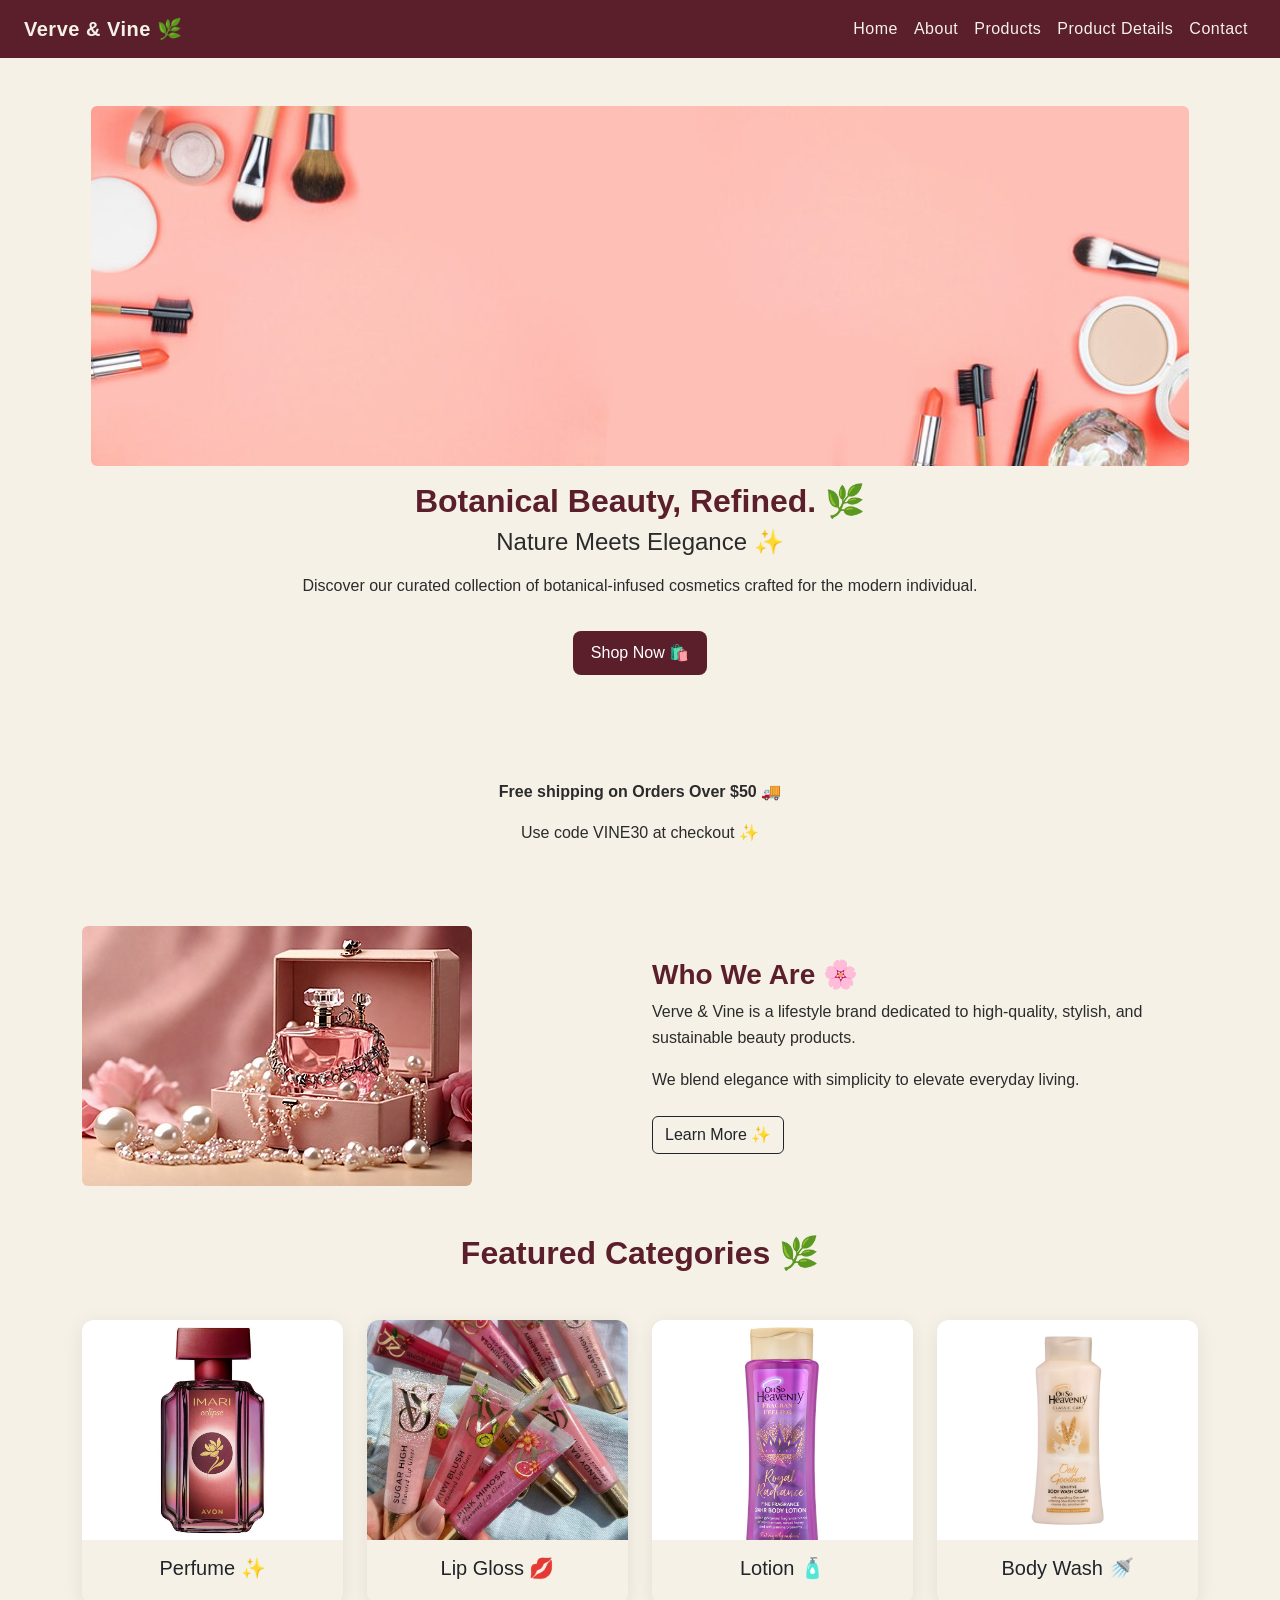
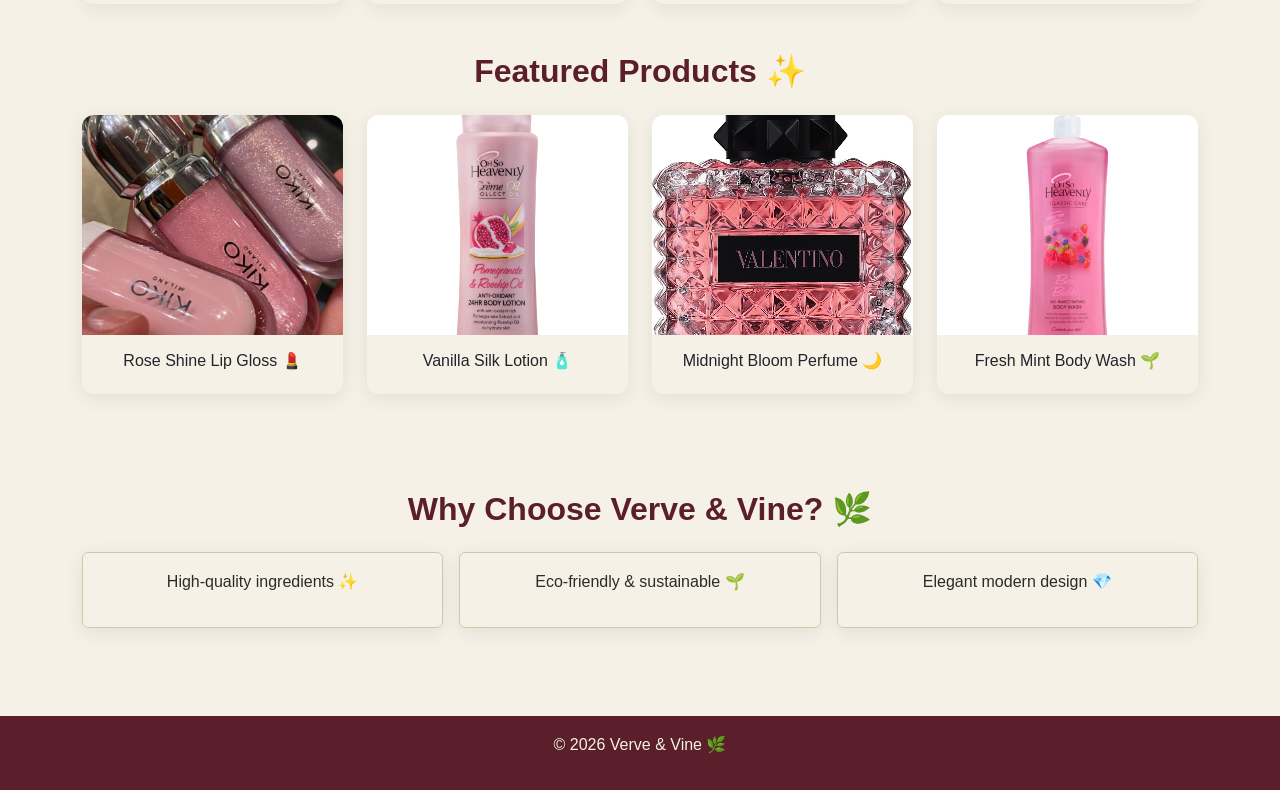
==== commit 7d29e497: "Updated pages content and new cart page" ====
--- a/index.html
+++ b/index.html
@@ -10,13 +10,44 @@
 
 <!-- CSS -->
 <link rel="stylesheet" href="verve.css">
+
+<style>
+html {
+    scroll-behavior: smooth;
+}
+
+/* Subtle luxury hover glow */
+.product-card {
+    transition: all 0.3s ease;
+}
+
+.product-card:hover {
+    transform: translateY(-8px) scale(1.02);
+    box-shadow: 0 15px 35px rgba(0,0,0,0.12);
+}
+
+/* Soft fade-in effect */
+.fade-in {
+    opacity: 0;
+    transform: translateY(20px);
+    animation: fadeUp 1s ease forwards;
+}
+
+@keyframes fadeUp {
+    to {
+        opacity: 1;
+        transform: translateY(0);
+    }
+}
+</style>
+
 </head>
 
 <body>
 
 <!-- NAVBAR -->
-<nav class="navbar navbar-expand-lg px-4">
-<a class="navbar-brand fw-bold" href="index.html">Verve & Vine</a>
+<nav class="navbar navbar-expand-lg px-4 fade-in">
+<a class="navbar-brand fw-bold" href="index.html">Verve & Vine 🌿</a>
 
 <button class="navbar-toggler" data-bs-toggle="collapse" data-bs-target="#navMenu">
 <span class="navbar-toggler-icon"></span>
@@ -33,32 +64,32 @@
 </div>
 </nav>
 
-<!-- HERO SECTION -->
-<section class="text-center p-5">
+<!-- HERO -->
+<section class="text-center p-5 fade-in">
 <div class="container">
 
-<img src="WMD Images/360_F_315310736_RZFiNuzYcRSXZ9I3ZHKVuiqbNBVfiOW0.jpg" class="img-fluid rounded mb-3" alt="Beauty products display">
-
-<h2>Botanical Beauty, Refined.</h2>
-<h4>Nature Meets Elegance</h4>
+<img src="WMD Images/360_F_315310736_RZFiNuzYcRSXZ9I3ZHKVuiqbNBVfiOW0.jpg" class="img-fluid rounded mb-3">
+
+<h2>Botanical Beauty, Refined. 🌿</h2>
+<h4>Nature Meets Elegance ✨</h4>
 
 <p class="mt-3">
 Discover our curated collection of botanical-infused cosmetics crafted for the modern individual.
 </p>
 
-<a href="products.html" class="btn btn-dark mt-3">Shop Now</a>
-
-</div>
-</section>
-
-<!-- PROMO BAR -->
-<section class="text-center p-3">
-<p><strong>Free shipping on Orders Over $50</strong></p>
-<p>Use code VINE30 at checkout</p>
-</section>
-
-<!-- ABOUT PREVIEW -->
-<section class="container my-5">
+<a href="products.html" class="btn btn-dark mt-3">Shop Now 🛍️</a>
+
+</div>
+</section>
+
+<!-- PROMO -->
+<section class="text-center p-3 fade-in">
+<p><strong>Free shipping on Orders Over $50 🚚</strong></p>
+<p>Use code VINE30 at checkout ✨</p>
+</section>
+
+<!-- ABOUT -->
+<section class="container my-5 fade-in">
 <div class="row align-items-center g-4">
 
 <div class="col-md-6">
@@ -67,135 +98,151 @@
 </div>
 
 <div class="col-md-6">
-<h3>Who We Are</h3>
+<h3>Who We Are 🌸</h3>
 
 <p>
-Verve & Vine is a lifestyle brand dedicated to offering high-quality,
-stylish, and sustainable beauty and wellness products.
+Verve & Vine is a lifestyle brand dedicated to high-quality,
+stylish, and sustainable beauty products.
 </p>
 
 <p>
-We focus on blending elegance with simplicity to create items that enhance everyday living.
+We blend elegance with simplicity to elevate everyday living.
 </p>
 
-<a href="about.html" class="btn btn-outline-dark mt-2">Learn More</a>
+<a href="about.html" class="btn btn-outline-dark mt-2">Learn More ✨</a>
 </div>
 
 </div>
 </section>
 
 <!-- FEATURED CATEGORIES -->
-<section class="container text-center my-5">
-<h2>Featured Categories</h2>
+<section class="container text-center my-5 fade-in">
+<h2>Featured Categories 🌿</h2>
 
 <div class="row mt-4 g-4">
 
 <div class="col-md-3">
-<div class="card product-card">
+<a href="products.html?category=perfume" class="text-decoration-none text-dark">
+<div class="card product-card shadow-sm">
 <img src="WMD Images/prod_35902_1_1_1.webp" class="card-img-top product-img">
 <div class="card-body">
-<h5>Perfume</h5>
-</div>
-</div>
-</div>
-
-<div class="col-md-3">
-<div class="card product-card">
+<h5>Perfume ✨</h5>
+</div>
+</div>
+</a>
+</div>
+
+<div class="col-md-3">
+<a href="products.html?category=lipgloss" class="text-decoration-none text-dark">
+<div class="card product-card shadow-sm">
 <img src="WMD Images/d7b22caa53775cad8a564e6ff8cb00aa.jpg" class="card-img-top product-img">
 <div class="card-body">
-<h5>Lip Gloss</h5>
-</div>
-</div>
-</div>
-
-<div class="col-md-3">
-<div class="card product-card">
+<h5>Lip Gloss 💋</h5>
+</div>
+</div>
+</a>
+</div>
+
+<div class="col-md-3">
+<a href="products.html?category=lotion" class="text-decoration-none text-dark">
+<div class="card product-card shadow-sm">
 <img src="WMD Images/fragrantfeelings_royalradiance_bodylotion.jpg" class="card-img-top product-img">
 <div class="card-body">
-<h5>Lotion</h5>
-</div>
-</div>
-</div>
-
-<div class="col-md-3">
-<div class="card product-card">
+<h5>Lotion 🧴</h5>
+</div>
+</div>
+</a>
+</div>
+
+<div class="col-md-3">
+<a href="products.html?category=bodywash" class="text-decoration-none text-dark">
+<div class="card product-card shadow-sm">
 <img src="WMD Images/Oaty-Goodness-Body-Wash-720-ml-.jpg" class="card-img-top product-img">
 <div class="card-body">
-<h5>Body Wash</h5>
-</div>
-</div>
+<h5>Body Wash 🚿</h5>
+</div>
+</div>
+</a>
 </div>
 
 </div>
 </section>
 
 <!-- FEATURED PRODUCTS -->
-<section class="container my-5">
-<h2 class="text-center mb-4">Featured Products</h2>
+<section class="container my-5 fade-in">
+<h2 class="text-center mb-4">Featured Products ✨</h2>
 
 <div class="row g-4">
 
 <div class="col-md-3">
-<div class="card product-card text-center">
+<a href="products.html#rose-gloss" class="text-decoration-none text-dark">
+<div class="card product-card text-center shadow-sm">
 <img src="WMD Images/c90494cd57249655b5122b6425912b66.jpg" class="card-img-top product-img">
 <div class="card-body">
-<h6>Rose Shine Lip Gloss</h6>
-</div>
-</div>
-</div>
-
-<div class="col-md-3">
-<div class="card product-card text-center">
+<h6>Rose Shine Lip Gloss 💄</h6>
+</div>
+</div>
+</a>
+</div>
+
+<div class="col-md-3">
+<a href="products.html#vanilla-lotion" class="text-decoration-none text-dark">
+<div class="card product-card text-center shadow-sm">
 <img src="WMD Images/Oh so heavenly lotion.jpg" class="card-img-top product-img">
 <div class="card-body">
-<h6>Vanilla Silk Lotion</h6>
-</div>
-</div>
-</div>
-
-<div class="col-md-3">
-<div class="card product-card text-center">
+<h6>Vanilla Silk Lotion 🧴</h6>
+</div>
+</div>
+</a>
+</div>
+
+<div class="col-md-3">
+<a href="products.html#midnight-perfume" class="text-decoration-none text-dark">
+<div class="card product-card text-center shadow-sm">
 <img src="WMD Images/b9pnqdypapcx.jpg" class="card-img-top product-img">
 <div class="card-body">
-<h6>Midnight Bloom Perfume</h6>
-</div>
-</div>
-</div>
-
-<div class="col-md-3">
-<div class="card product-card text-center">
+<h6>Midnight Bloom Perfume 🌙</h6>
+</div>
+</div>
+</a>
+</div>
+
+<div class="col-md-3">
+<a href="products.html#mint-bodywash" class="text-decoration-none text-dark">
+<div class="card product-card text-center shadow-sm">
 <img src="WMD Images/download (7).jpg" class="card-img-top product-img">
 <div class="card-body">
-<h6>Fresh Mint Body Wash</h6>
-</div>
-</div>
+<h6>Fresh Mint Body Wash 🌱</h6>
+</div>
+</div>
+</a>
 </div>
 
 </div>
 </section>
 
 <!-- WHY CHOOSE US -->
-<section class="text-center p-5">
-<h2>Why Choose Verve & Vine?</h2>
+<section class="text-center p-5 fade-in">
+<h2>Why Choose Verve & Vine? 🌿</h2>
 
 <div class="container mt-4">
 <div class="row g-3">
 
 <div class="col-md-4">
-<div class="p-3 border rounded">
-<p>High-quality ingredients</p>
+<div class="p-3 border rounded shadow-sm">
+<p>High-quality ingredients ✨</p>
 </div>
 </div>
 
 <div class="col-md-4">
-<div class="p-3 border rounded">
-<p>Eco-friendly and sustainable products</p>
+<div class="p-3 border rounded shadow-sm">
+<p>Eco-friendly & sustainable 🌱</p>
 </div>
 </div>
 
 <div class="col-md-4">
-<div class="p-3 border rounded">
-<p>Elegant and modern designs</p>
+<div class="p-3 border rounded shadow-sm">
+<p>Elegant modern design 💎</p>
 </div>
 </div>
 
@@ -205,13 +252,16 @@
 
 <!-- FOOTER -->
 <footer class="text-center p-3">
-<p>&copy; 2026 Verve & Vine</p>
+<p>&copy; 2026 Verve & Vine 🌿</p>
 </footer>
 
-<!-- BOOTSTRAP JS -->
+<!-- BOOTSTRAP -->
 <script src="https://cdn.jsdelivr.net/npm/bootstrap@5.3.0/dist/js/bootstrap.bundle.min.js"></script>
 
 </body>
 </html>
 
 
+
+
+
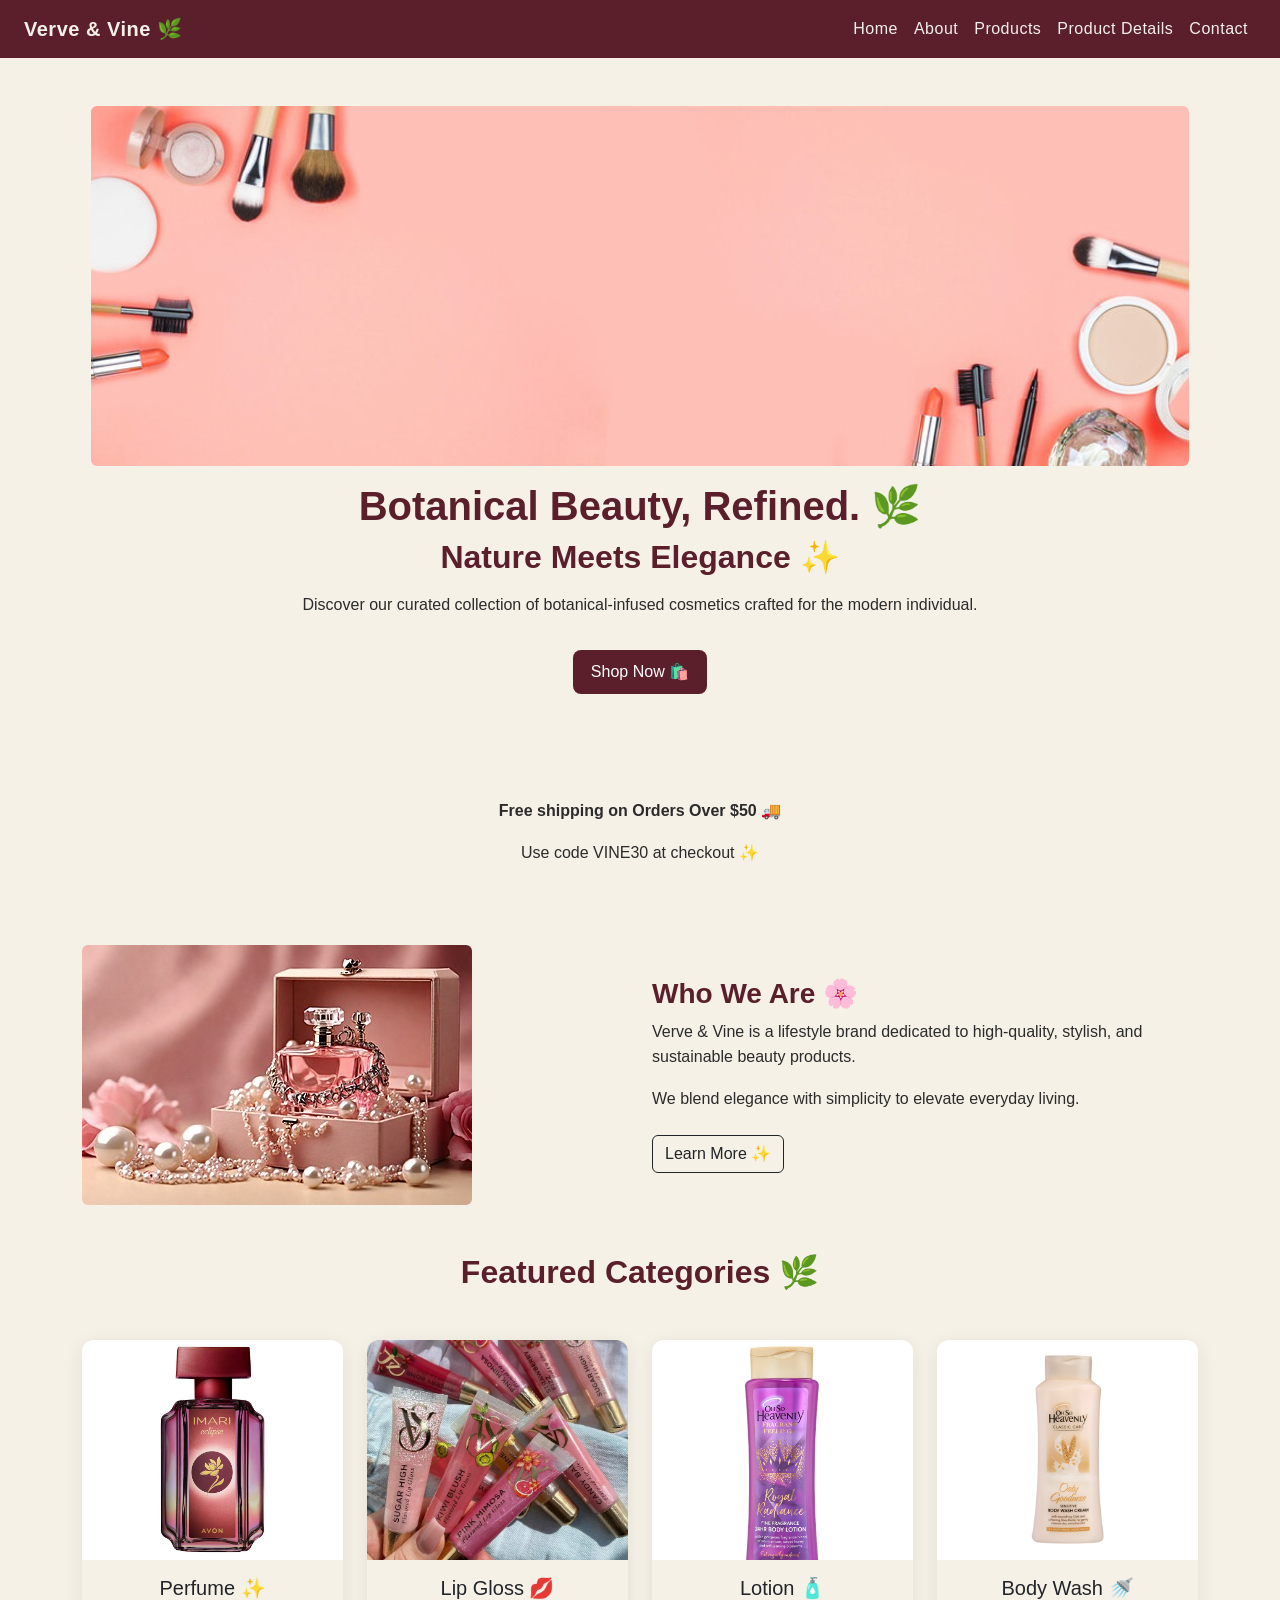
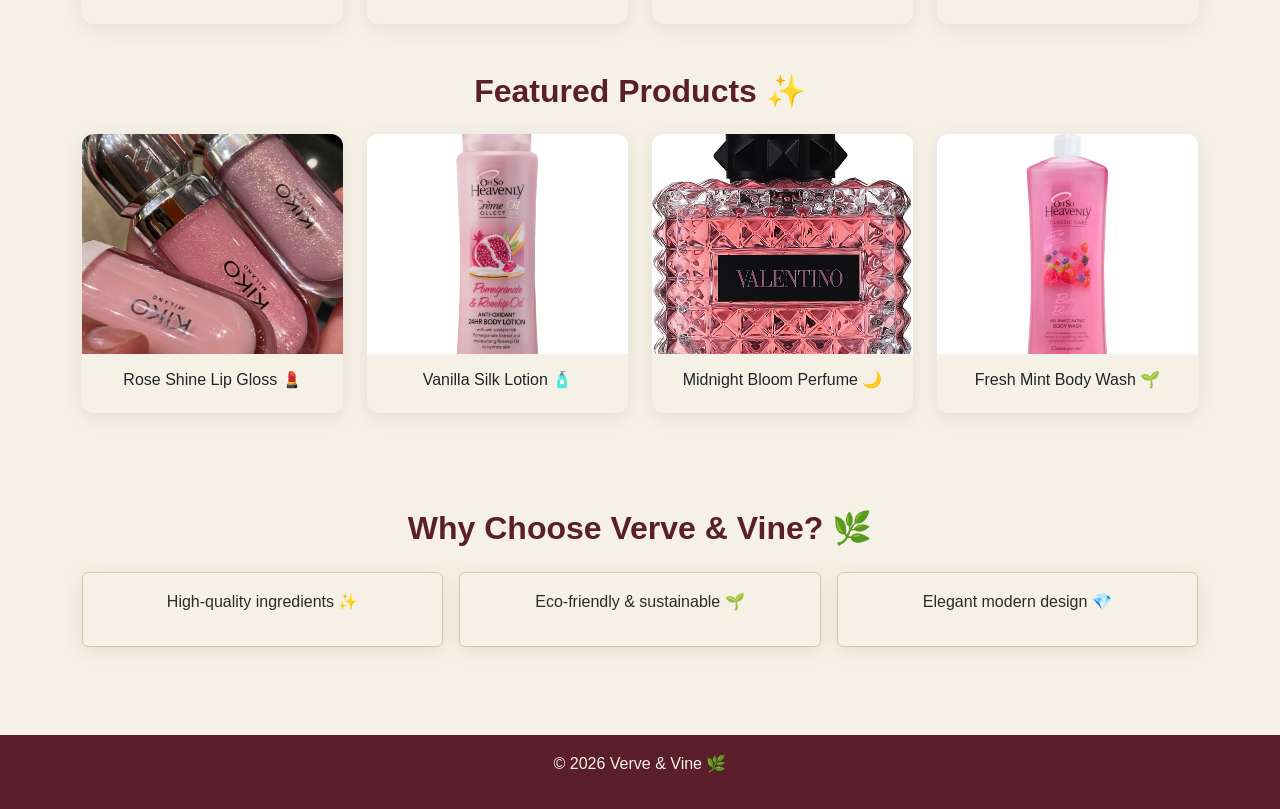
==== commit 50a9a843: "Updated HTML pages" ====
--- a/index.html
+++ b/index.html
@@ -1,267 +1,344 @@
 <!DOCTYPE html>
 <html lang="en">
+
 <head>
-<meta charset="UTF-8">
-<meta name="viewport" content="width=device-width, initial-scale=1.0">
-<title>Verve & Vine | Home</title>
-
-<!-- BOOTSTRAP -->
-<link href="https://cdn.jsdelivr.net/npm/bootstrap@5.3.0/dist/css/bootstrap.min.css" rel="stylesheet">
-
-<!-- CSS -->
-<link rel="stylesheet" href="verve.css">
-
-<style>
-html {
-    scroll-behavior: smooth;
-}
-
-/* Subtle luxury hover glow */
-.product-card {
-    transition: all 0.3s ease;
-}
-
-.product-card:hover {
-    transform: translateY(-8px) scale(1.02);
-    box-shadow: 0 15px 35px rgba(0,0,0,0.12);
-}
-
-/* Soft fade-in effect */
-.fade-in {
-    opacity: 0;
-    transform: translateY(20px);
-    animation: fadeUp 1s ease forwards;
-}
-
-@keyframes fadeUp {
-    to {
-        opacity: 1;
-        transform: translateY(0);
-    }
-}
-</style>
-
+    <meta charset="UTF-8">
+    <meta name="viewport" content="width=device-width, initial-scale=1.0">
+
+    <title>Verve & Vine | Home</title>
+
+    <!-- BOOTSTRAP -->
+    <link href="https://cdn.jsdelivr.net/npm/bootstrap@5.3.0/dist/css/bootstrap.min.css" rel="stylesheet">
+
+    <!-- CUSTOM CSS -->
+    <link rel="stylesheet" href="verve.css">
+
+    <!-- PAGE STYLES -->
+    <style>
+        html {
+            scroll-behavior: smooth;
+        }
+
+        .product-card {
+            transition: all 0.3s ease;
+        }
+
+        .product-card:hover {
+            transform: translateY(-8px) scale(1.02);
+            box-shadow: 0 15px 35px rgba(0,0,0,0.12);
+        }
+
+        .fade-in {
+            opacity: 0;
+            transform: translateY(20px);
+            animation: fadeUp 1s ease forwards;
+        }
+
+        @keyframes fadeUp {
+            to {
+                opacity: 1;
+                transform: translateY(0);
+            }
+        }
+    </style>
 </head>
 
 <body>
 
-<!-- NAVBAR -->
-<nav class="navbar navbar-expand-lg px-4 fade-in">
-<a class="navbar-brand fw-bold" href="index.html">Verve & Vine 🌿</a>
-
-<button class="navbar-toggler" data-bs-toggle="collapse" data-bs-target="#navMenu">
-<span class="navbar-toggler-icon"></span>
-</button>
-
-<div class="collapse navbar-collapse" id="navMenu">
-<ul class="navbar-nav ms-auto">
-<li class="nav-item"><a class="nav-link active" href="index.html">Home</a></li>
-<li class="nav-item"><a class="nav-link" href="about.html">About</a></li>
-<li class="nav-item"><a class="nav-link" href="products.html">Products</a></li>
-<li class="nav-item"><a class="nav-link" href="product-details.html">Product Details</a></li>
-<li class="nav-item"><a class="nav-link" href="contact.html">Contact</a></li>
-</ul>
-</div>
-</nav>
-
-<!-- HERO -->
-<section class="text-center p-5 fade-in">
-<div class="container">
-
-<img src="WMD Images/360_F_315310736_RZFiNuzYcRSXZ9I3ZHKVuiqbNBVfiOW0.jpg" class="img-fluid rounded mb-3">
-
-<h2>Botanical Beauty, Refined. 🌿</h2>
-<h4>Nature Meets Elegance ✨</h4>
-
-<p class="mt-3">
-Discover our curated collection of botanical-infused cosmetics crafted for the modern individual.
-</p>
-
-<a href="products.html" class="btn btn-dark mt-3">Shop Now 🛍️</a>
-
-</div>
-</section>
-
-<!-- PROMO -->
-<section class="text-center p-3 fade-in">
-<p><strong>Free shipping on Orders Over $50 🚚</strong></p>
-<p>Use code VINE30 at checkout ✨</p>
-</section>
-
-<!-- ABOUT -->
-<section class="container my-5 fade-in">
-<div class="row align-items-center g-4">
-
-<div class="col-md-6">
-<img src="WMD Images/pngtree-perfume-bottle-and-vintage-fragrance-on-glamour-vanity-table-at-night-image_15726699.jpg"
-class="img-fluid rounded">
-</div>
-
-<div class="col-md-6">
-<h3>Who We Are 🌸</h3>
-
-<p>
-Verve & Vine is a lifestyle brand dedicated to high-quality,
-stylish, and sustainable beauty products.
-</p>
-
-<p>
-We blend elegance with simplicity to elevate everyday living.
-</p>
-
-<a href="about.html" class="btn btn-outline-dark mt-2">Learn More ✨</a>
-</div>
-
-</div>
-</section>
-
-<!-- FEATURED CATEGORIES -->
-<section class="container text-center my-5 fade-in">
-<h2>Featured Categories 🌿</h2>
-
-<div class="row mt-4 g-4">
-
-<div class="col-md-3">
-<a href="products.html?category=perfume" class="text-decoration-none text-dark">
-<div class="card product-card shadow-sm">
-<img src="WMD Images/prod_35902_1_1_1.webp" class="card-img-top product-img">
-<div class="card-body">
-<h5>Perfume ✨</h5>
-</div>
-</div>
-</a>
-</div>
-
-<div class="col-md-3">
-<a href="products.html?category=lipgloss" class="text-decoration-none text-dark">
-<div class="card product-card shadow-sm">
-<img src="WMD Images/d7b22caa53775cad8a564e6ff8cb00aa.jpg" class="card-img-top product-img">
-<div class="card-body">
-<h5>Lip Gloss 💋</h5>
-</div>
-</div>
-</a>
-</div>
-
-<div class="col-md-3">
-<a href="products.html?category=lotion" class="text-decoration-none text-dark">
-<div class="card product-card shadow-sm">
-<img src="WMD Images/fragrantfeelings_royalradiance_bodylotion.jpg" class="card-img-top product-img">
-<div class="card-body">
-<h5>Lotion 🧴</h5>
-</div>
-</div>
-</a>
-</div>
-
-<div class="col-md-3">
-<a href="products.html?category=bodywash" class="text-decoration-none text-dark">
-<div class="card product-card shadow-sm">
-<img src="WMD Images/Oaty-Goodness-Body-Wash-720-ml-.jpg" class="card-img-top product-img">
-<div class="card-body">
-<h5>Body Wash 🚿</h5>
-</div>
-</div>
-</a>
-</div>
-
-</div>
-</section>
-
-<!-- FEATURED PRODUCTS -->
-<section class="container my-5 fade-in">
-<h2 class="text-center mb-4">Featured Products ✨</h2>
-
-<div class="row g-4">
-
-<div class="col-md-3">
-<a href="products.html#rose-gloss" class="text-decoration-none text-dark">
-<div class="card product-card text-center shadow-sm">
-<img src="WMD Images/c90494cd57249655b5122b6425912b66.jpg" class="card-img-top product-img">
-<div class="card-body">
-<h6>Rose Shine Lip Gloss 💄</h6>
-</div>
-</div>
-</a>
-</div>
-
-<div class="col-md-3">
-<a href="products.html#vanilla-lotion" class="text-decoration-none text-dark">
-<div class="card product-card text-center shadow-sm">
-<img src="WMD Images/Oh so heavenly lotion.jpg" class="card-img-top product-img">
-<div class="card-body">
-<h6>Vanilla Silk Lotion 🧴</h6>
-</div>
-</div>
-</a>
-</div>
-
-<div class="col-md-3">
-<a href="products.html#midnight-perfume" class="text-decoration-none text-dark">
-<div class="card product-card text-center shadow-sm">
-<img src="WMD Images/b9pnqdypapcx.jpg" class="card-img-top product-img">
-<div class="card-body">
-<h6>Midnight Bloom Perfume 🌙</h6>
-</div>
-</div>
-</a>
-</div>
-
-<div class="col-md-3">
-<a href="products.html#mint-bodywash" class="text-decoration-none text-dark">
-<div class="card product-card text-center shadow-sm">
-<img src="WMD Images/download (7).jpg" class="card-img-top product-img">
-<div class="card-body">
-<h6>Fresh Mint Body Wash 🌱</h6>
-</div>
-</div>
-</a>
-</div>
-
-</div>
-</section>
-
-<!-- WHY CHOOSE US -->
-<section class="text-center p-5 fade-in">
-<h2>Why Choose Verve & Vine? 🌿</h2>
-
-<div class="container mt-4">
-<div class="row g-3">
-
-<div class="col-md-4">
-<div class="p-3 border rounded shadow-sm">
-<p>High-quality ingredients ✨</p>
-</div>
-</div>
-
-<div class="col-md-4">
-<div class="p-3 border rounded shadow-sm">
-<p>Eco-friendly & sustainable 🌱</p>
-</div>
-</div>
-
-<div class="col-md-4">
-<div class="p-3 border rounded shadow-sm">
-<p>Elegant modern design 💎</p>
-</div>
-</div>
-
-</div>
-</div>
-</section>
-
-<!-- FOOTER -->
-<footer class="text-center p-3">
-<p>&copy; 2026 Verve & Vine 🌿</p>
-</footer>
-
-<!-- BOOTSTRAP -->
-<script src="https://cdn.jsdelivr.net/npm/bootstrap@5.3.0/dist/js/bootstrap.bundle.min.js"></script>
+    <!-- HEADER / NAVIGATION  -->
+    <header>
+
+        <nav class="navbar navbar-expand-lg px-4 fade-in">
+
+            <a class="navbar-brand fw-bold" href="index.html">
+                Verve & Vine 🌿
+            </a>
+
+            <button class="navbar-toggler" data-bs-toggle="collapse" data-bs-target="#navMenu">
+                <span class="navbar-toggler-icon"></span>
+            </button>
+
+            <div class="collapse navbar-collapse" id="navMenu">
+
+                <ul class="navbar-nav ms-auto">
+
+                    <li class="nav-item"><a class="nav-link active" href="index.html">Home</a></li>
+                    <li class="nav-item"><a class="nav-link" href="about.html">About</a></li>
+                    <li class="nav-item"><a class="nav-link" href="products.html">Products</a></li>
+                    <li class="nav-item"><a class="nav-link" href="product-details.html">Product Details</a></li>
+                    <li class="nav-item"><a class="nav-link" href="contact.html">Contact</a></li>
+
+                </ul>
+
+            </div>
+
+        </nav>
+
+    </header>
+
+    <main>
+
+        <!-- HERO SECTION  -->
+        <section class="text-center p-5 fade-in">
+
+            <div class="container">
+
+                <img src="WMD Images/360_F_315310736_RZFiNuzYcRSXZ9I3ZHKVuiqbNBVfiOW0.jpg"
+                    class="img-fluid rounded mb-3"
+                    alt="Hero Image">
+
+                <h1>Botanical Beauty, Refined. 🌿</h1>
+                <h2>Nature Meets Elegance ✨</h2>
+
+                <p class="mt-3">
+                    Discover our curated collection of botanical-infused cosmetics crafted for the modern individual.
+                </p>
+
+                <a href="products.html" class="btn btn-dark mt-3">Shop Now 🛍️</a>
+
+            </div>
+
+        </section>
+
+        <!--  PROMOTIONS-->
+        <section class="text-center p-3 fade-in">
+
+            <p><strong>Free shipping on Orders Over $50 🚚</strong></p>
+            <p>Use code VINE30 at checkout ✨</p>
+
+        </section>
+
+        <!-- ABOUT SECTION -->
+        <section class="container my-5 fade-in">
+
+            <div class="row align-items-center g-4">
+
+                <div class="col-md-6">
+                    <img src="WMD Images/pngtree-perfume-bottle-and-vintage-fragrance-on-glamour-vanity-table-at-night-image_15726699.jpg"
+                        class="img-fluid rounded"
+                        alt="About Image">
+                </div>
+
+                <div class="col-md-6">
+
+                    <h3>Who We Are 🌸</h3>
+
+                    <p>
+                        Verve & Vine is a lifestyle brand dedicated to high-quality,
+                        stylish, and sustainable beauty products.
+                    </p>
+
+                    <p>
+                        We blend elegance with simplicity to elevate everyday living.
+                    </p>
+
+                    <a href="about.html" class="btn btn-outline-dark mt-2">
+                        Learn More ✨
+                    </a>
+
+                </div>
+
+            </div>
+
+        </section>
+
+        <!-- CATEGORIES -->
+        <section class="container text-center my-5 fade-in">
+
+            <h2>Featured Categories 🌿</h2>
+
+            <div class="row mt-4 g-4">
+
+                <div class="col-md-3">
+                    <a href="products.html?category=perfume" class="text-decoration-none text-dark">
+
+                        <div class="card product-card shadow-sm">
+
+                            <img src="WMD Images/prod_35902_1_1_1.webp" class="card-img-top product-img" alt="Perfume">
+
+                            <div class="card-body">
+                                <h5>Perfume ✨</h5>
+                            </div>
+
+                        </div>
+
+                    </a>
+                </div>
+
+                <div class="col-md-3">
+                    <a href="products.html?category=lipgloss" class="text-decoration-none text-dark">
+
+                        <div class="card product-card shadow-sm">
+
+                            <img src="WMD Images/d7b22caa53775cad8a564e6ff8cb00aa.jpg" class="card-img-top product-img" alt="Lip Gloss">
+
+                            <div class="card-body">
+                                <h5>Lip Gloss 💋</h5>
+                            </div>
+
+                        </div>
+
+                    </a>
+                </div>
+
+                <div class="col-md-3">
+                    <a href="products.html?category=lotion" class="text-decoration-none text-dark">
+
+                        <div class="card product-card shadow-sm">
+
+                            <img src="WMD Images/fragrantfeelings_royalradiance_bodylotion.jpg" class="card-img-top product-img" alt="Lotion">
+
+                            <div class="card-body">
+                                <h5>Lotion 🧴</h5>
+                            </div>
+
+                        </div>
+
+                    </a>
+                </div>
+
+                <div class="col-md-3">
+                    <a href="products.html?category=bodywash" class="text-decoration-none text-dark">
+
+                        <div class="card product-card shadow-sm">
+
+                            <img src="WMD Images/Oaty-Goodness-Body-Wash-720-ml-.jpg" class="card-img-top product-img" alt="Body Wash">
+
+                            <div class="card-body">
+                                <h5>Body Wash 🚿</h5>
+                            </div>
+
+                        </div>
+
+                    </a>
+                </div>
+
+            </div>
+
+        </section>
+
+        <!--  FEATURED PRODUCTS -->
+        <section class="container my-5 fade-in">
+
+            <h2 class="text-center mb-4">Featured Products ✨</h2>
+
+            <div class="row g-4">
+
+                <div class="col-md-3">
+                    <a href="products.html#rose-gloss" class="text-decoration-none text-dark">
+
+                        <div class="card product-card text-center shadow-sm">
+
+                            <img src="WMD Images/c90494cd57249655b5122b6425912b66.jpg" class="card-img-top product-img" alt="Rose Gloss">
+
+                            <div class="card-body">
+                                <h6>Rose Shine Lip Gloss 💄</h6>
+                            </div>
+
+                        </div>
+
+                    </a>
+                </div>
+
+                <div class="col-md-3">
+                    <a href="products.html#vanilla-lotion" class="text-decoration-none text-dark">
+
+                        <div class="card product-card text-center shadow-sm">
+
+                            <img src="WMD Images/Oh so heavenly lotion.jpg" class="card-img-top product-img" alt="Vanilla Lotion">
+
+                            <div class="card-body">
+                                <h6>Vanilla Silk Lotion 🧴</h6>
+                            </div>
+
+                        </div>
+
+                    </a>
+                </div>
+
+                <div class="col-md-3">
+                    <a href="products.html#midnight-perfume" class="text-decoration-none text-dark">
+
+                        <div class="card product-card text-center shadow-sm">
+
+                            <img src="WMD Images/b9pnqdypapcx.jpg" class="card-img-top product-img" alt="Perfume">
+
+                            <div class="card-body">
+                                <h6>Midnight Bloom Perfume 🌙</h6>
+                            </div>
+
+                        </div>
+
+                    </a>
+                </div>
+
+                <div class="col-md-3">
+                    <a href="products.html#mint-bodywash" class="text-decoration-none text-dark">
+
+                        <div class="card product-card text-center shadow-sm">
+
+                            <img src="WMD Images/download (7).jpg" class="card-img-top product-img" alt="Body Wash">
+
+                            <div class="card-body">
+                                <h6>Fresh Mint Body Wash 🌱</h6>
+                            </div>
+
+                        </div>
+
+                    </a>
+                </div>
+
+            </div>
+
+        </section>
+
+        <!--WHY CHOOSE US-->
+        <section class="text-center p-5 fade-in">
+
+            <h2>Why Choose Verve & Vine? 🌿</h2>
+
+            <div class="container mt-4">
+
+                <div class="row g-3">
+
+                    <div class="col-md-4">
+                        <div class="p-3 border rounded shadow-sm">
+                            <p>High-quality ingredients ✨</p>
+                        </div>
+                    </div>
+
+                    <div class="col-md-4">
+                        <div class="p-3 border rounded shadow-sm">
+                            <p>Eco-friendly & sustainable 🌱</p>
+                        </div>
+                    </div>
+
+                    <div class="col-md-4">
+                        <div class="p-3 border rounded shadow-sm">
+                            <p>Elegant modern design 💎</p>
+                        </div>
+                    </div>
+
+                </div>
+
+            </div>
+
+        </section>
+
+    </main>
+
+    <!--  FOOTER  -->
+    <footer class="text-center p-3">
+        <p>&copy; 2026 Verve & Vine 🌿</p>
+    </footer>
+
+    <!-- BOOTSTRAP JS -->
+    <script src="https://cdn.jsdelivr.net/npm/bootstrap@5.3.0/dist/js/bootstrap.bundle.min.js"></script>
 
 </body>
+
 </html>
 
 
 
 
-
